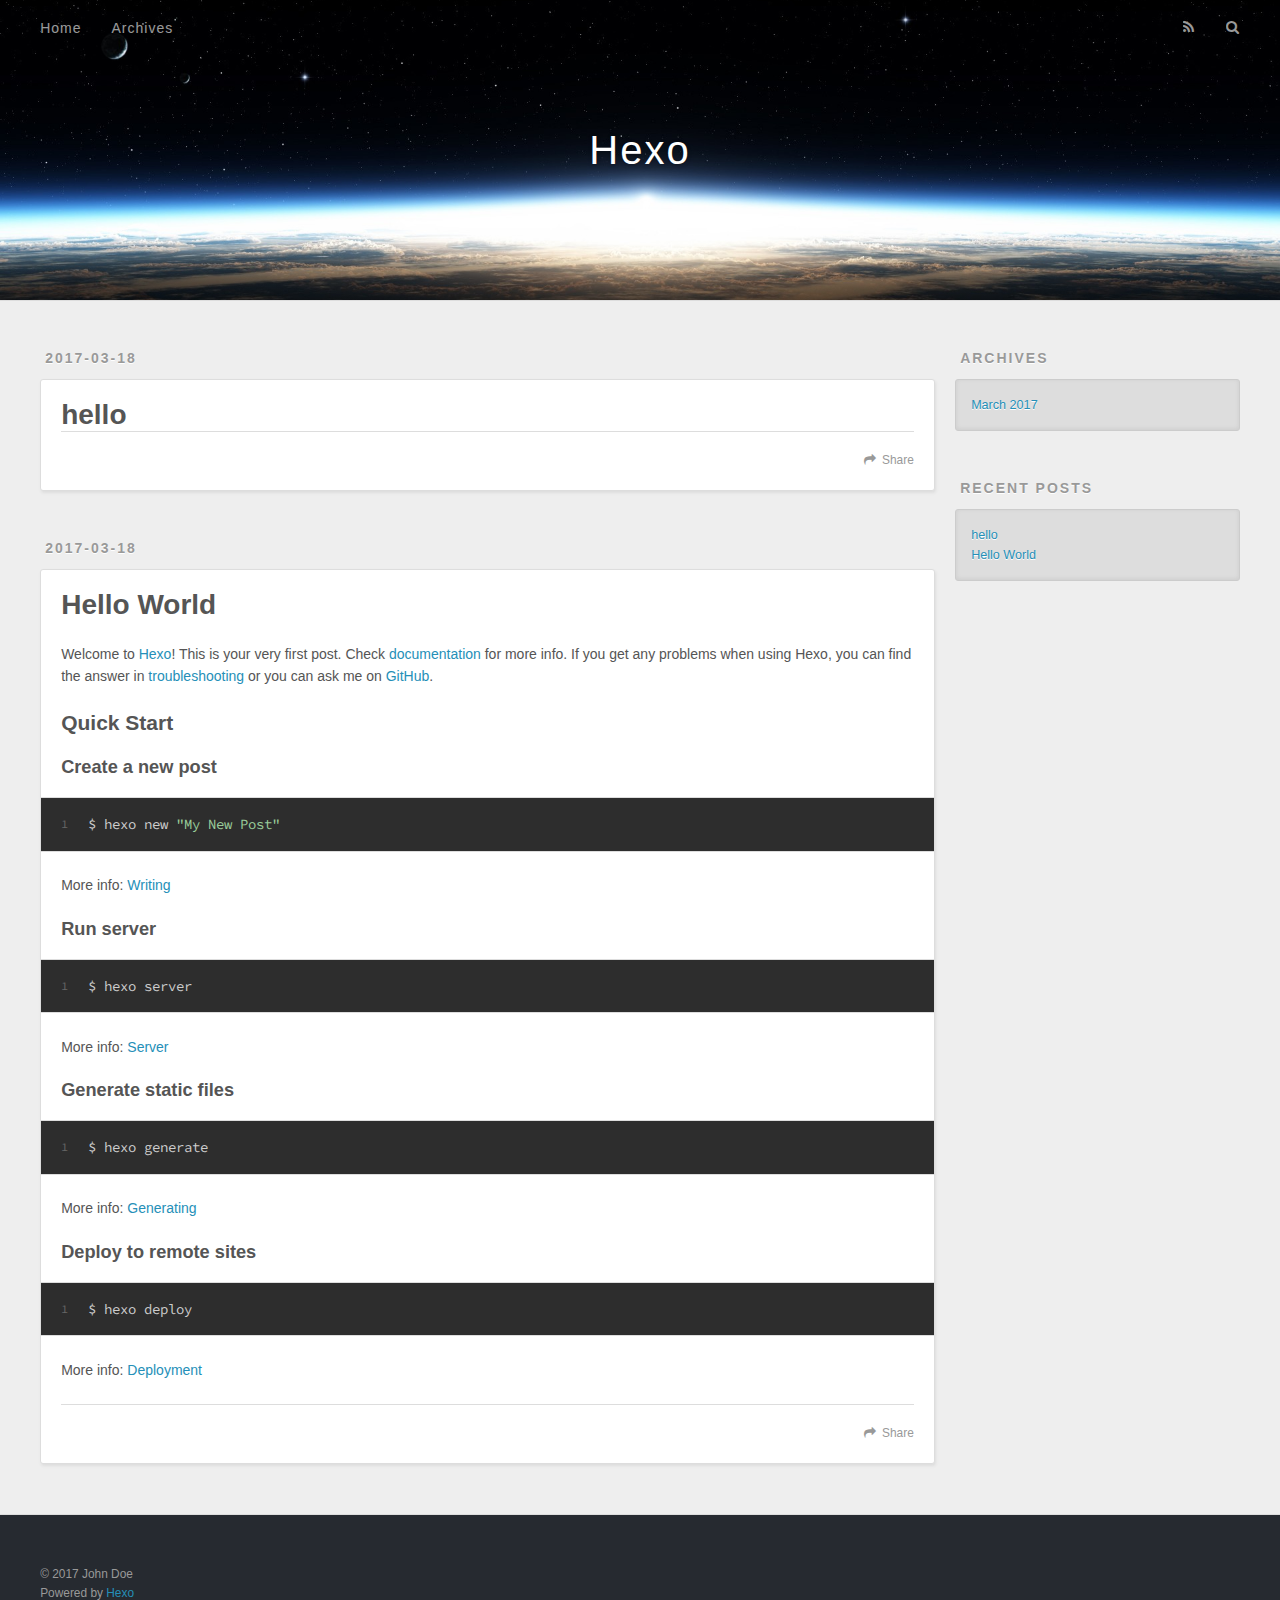
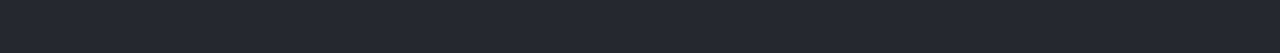
==== index.html @ 85773265 "Site updated: 2017-03-18 15:30:06" ====
<!DOCTYPE html>
<html>
<head>
  <meta charset="utf-8">
  
  <title>Hexo</title>
  <meta name="viewport" content="width=device-width, initial-scale=1, maximum-scale=1">
  <meta property="og:type" content="website">
<meta property="og:title" content="Hexo">
<meta property="og:url" content="https://znvvv.github.io/index.html">
<meta property="og:site_name" content="Hexo">
<meta name="twitter:card" content="summary">
<meta name="twitter:title" content="Hexo">
  
    <link rel="alternate" href="/atom.xml" title="Hexo" type="application/atom+xml">
  
  
    <link rel="icon" href="/favicon.png">
  
  
    <link href="//fonts.googleapis.com/css?family=Source+Code+Pro" rel="stylesheet" type="text/css">
  
  <link rel="stylesheet" href="/css/style.css">
  

</head>

<body>
  <div id="container">
    <div id="wrap">
      <header id="header">
  <div id="banner"></div>
  <div id="header-outer" class="outer">
    <div id="header-title" class="inner">
      <h1 id="logo-wrap">
        <a href="/" id="logo">Hexo</a>
      </h1>
      
    </div>
    <div id="header-inner" class="inner">
      <nav id="main-nav">
        <a id="main-nav-toggle" class="nav-icon"></a>
        
          <a class="main-nav-link" href="/">Home</a>
        
          <a class="main-nav-link" href="/archives">Archives</a>
        
      </nav>
      <nav id="sub-nav">
        
          <a id="nav-rss-link" class="nav-icon" href="/atom.xml" title="RSS Feed"></a>
        
        <a id="nav-search-btn" class="nav-icon" title="Search"></a>
      </nav>
      <div id="search-form-wrap">
        <form action="//google.com/search" method="get" accept-charset="UTF-8" class="search-form"><input type="search" name="q" results="0" class="search-form-input" placeholder="Search"><button type="submit" class="search-form-submit">&#xF002;</button><input type="hidden" name="sitesearch" value="https://znvvv.github.io"></form>
      </div>
    </div>
  </div>
</header>
      <div class="outer">
        <section id="main">
  
    <article id="post-hello" class="article article-type-post" itemscope itemprop="blogPost">
  <div class="article-meta">
    <a href="/2017/03/18/hello/" class="article-date">
  <time datetime="2017-03-18T07:16:06.000Z" itemprop="datePublished">2017-03-18</time>
</a>
    
  </div>
  <div class="article-inner">
    
    
      <header class="article-header">
        
  
    <h1 itemprop="name">
      <a class="article-title" href="/2017/03/18/hello/">hello</a>
    </h1>
  

      </header>
    
    <div class="article-entry" itemprop="articleBody">
      
        
      
    </div>
    <footer class="article-footer">
      <a data-url="https://znvvv.github.io/2017/03/18/hello/" data-id="cj0exoa4m0001f4uud28fbeyk" class="article-share-link">Share</a>
      
      
    </footer>
  </div>
  
</article>


  
    <article id="post-hello-world" class="article article-type-post" itemscope itemprop="blogPost">
  <div class="article-meta">
    <a href="/2017/03/18/hello-world/" class="article-date">
  <time datetime="2017-03-18T06:38:22.958Z" itemprop="datePublished">2017-03-18</time>
</a>
    
  </div>
  <div class="article-inner">
    
    
      <header class="article-header">
        
  
    <h1 itemprop="name">
      <a class="article-title" href="/2017/03/18/hello-world/">Hello World</a>
    </h1>
  

      </header>
    
    <div class="article-entry" itemprop="articleBody">
      
        <p>Welcome to <a href="https://hexo.io/" target="_blank" rel="external">Hexo</a>! This is your very first post. Check <a href="https://hexo.io/docs/" target="_blank" rel="external">documentation</a> for more info. If you get any problems when using Hexo, you can find the answer in <a href="https://hexo.io/docs/troubleshooting.html" target="_blank" rel="external">troubleshooting</a> or you can ask me on <a href="https://github.com/hexojs/hexo/issues" target="_blank" rel="external">GitHub</a>.</p>
<h2 id="Quick-Start"><a href="#Quick-Start" class="headerlink" title="Quick Start"></a>Quick Start</h2><h3 id="Create-a-new-post"><a href="#Create-a-new-post" class="headerlink" title="Create a new post"></a>Create a new post</h3><figure class="highlight bash"><table><tr><td class="gutter"><pre><div class="line">1</div></pre></td><td class="code"><pre><div class="line">$ hexo new <span class="string">"My New Post"</span></div></pre></td></tr></table></figure>
<p>More info: <a href="https://hexo.io/docs/writing.html" target="_blank" rel="external">Writing</a></p>
<h3 id="Run-server"><a href="#Run-server" class="headerlink" title="Run server"></a>Run server</h3><figure class="highlight bash"><table><tr><td class="gutter"><pre><div class="line">1</div></pre></td><td class="code"><pre><div class="line">$ hexo server</div></pre></td></tr></table></figure>
<p>More info: <a href="https://hexo.io/docs/server.html" target="_blank" rel="external">Server</a></p>
<h3 id="Generate-static-files"><a href="#Generate-static-files" class="headerlink" title="Generate static files"></a>Generate static files</h3><figure class="highlight bash"><table><tr><td class="gutter"><pre><div class="line">1</div></pre></td><td class="code"><pre><div class="line">$ hexo generate</div></pre></td></tr></table></figure>
<p>More info: <a href="https://hexo.io/docs/generating.html" target="_blank" rel="external">Generating</a></p>
<h3 id="Deploy-to-remote-sites"><a href="#Deploy-to-remote-sites" class="headerlink" title="Deploy to remote sites"></a>Deploy to remote sites</h3><figure class="highlight bash"><table><tr><td class="gutter"><pre><div class="line">1</div></pre></td><td class="code"><pre><div class="line">$ hexo deploy</div></pre></td></tr></table></figure>
<p>More info: <a href="https://hexo.io/docs/deployment.html" target="_blank" rel="external">Deployment</a></p>

      
    </div>
    <footer class="article-footer">
      <a data-url="https://znvvv.github.io/2017/03/18/hello-world/" data-id="cj0exoa4g0000f4uun10fy5l3" class="article-share-link">Share</a>
      
      
    </footer>
  </div>
  
</article>


  

</section>
        
          <aside id="sidebar">
  
    

  
    

  
    
  
    
  <div class="widget-wrap">
    <h3 class="widget-title">Archives</h3>
    <div class="widget">
      <ul class="archive-list"><li class="archive-list-item"><a class="archive-list-link" href="/archives/2017/03/">March 2017</a></li></ul>
    </div>
  </div>


  
    
  <div class="widget-wrap">
    <h3 class="widget-title">Recent Posts</h3>
    <div class="widget">
      <ul>
        
          <li>
            <a href="/2017/03/18/hello/">hello</a>
          </li>
        
          <li>
            <a href="/2017/03/18/hello-world/">Hello World</a>
          </li>
        
      </ul>
    </div>
  </div>

  
</aside>
        
      </div>
      <footer id="footer">
  
  <div class="outer">
    <div id="footer-info" class="inner">
      &copy; 2017 John Doe<br>
      Powered by <a href="http://hexo.io/" target="_blank">Hexo</a>
    </div>
  </div>
</footer>
    </div>
    <nav id="mobile-nav">
  
    <a href="/" class="mobile-nav-link">Home</a>
  
    <a href="/archives" class="mobile-nav-link">Archives</a>
  
</nav>
    

<script src="//ajax.googleapis.com/ajax/libs/jquery/2.0.3/jquery.min.js"></script>


  <link rel="stylesheet" href="/fancybox/jquery.fancybox.css">
  <script src="/fancybox/jquery.fancybox.pack.js"></script>


<script src="/js/script.js"></script>

  </div>
</body>
</html>
---- css/style.css ----
body {
  width: 100%;
}
body:before,
body:after {
  content: "";
  display: table;
}
body:after {
  clear: both;
}
html,
body,
div,
span,
applet,
object,
iframe,
h1,
h2,
h3,
h4,
h5,
h6,
p,
blockquote,
pre,
a,
abbr,
acronym,
address,
big,
cite,
code,
del,
dfn,
em,
img,
ins,
kbd,
q,
s,
samp,
small,
strike,
strong,
sub,
sup,
tt,
var,
dl,
dt,
dd,
ol,
ul,
li,
fieldset,
form,
label,
legend,
table,
caption,
tbody,
tfoot,
thead,
tr,
th,
td {
  margin: 0;
  padding: 0;
  border: 0;
  outline: 0;
  font-weight: inherit;
  font-style: inherit;
  font-family: inherit;
  font-size: 100%;
  vertical-align: baseline;
}
body {
  line-height: 1;
  color: #000;
  background: #fff;
}
ol,
ul {
  list-style: none;
}
table {
  border-collapse: separate;
  border-spacing: 0;
  vertical-align: middle;
}
caption,
th,
td {
  text-align: left;
  font-weight: normal;
  vertical-align: middle;
}
a img {
  border: none;
}
input,
button {
  margin: 0;
  padding: 0;
}
input::-moz-focus-inner,
button::-moz-focus-inner {
  border: 0;
  padding: 0;
}
@font-face {
  font-family: FontAwesome;
  font-style: normal;
  font-weight: normal;
  src: url("fonts/fontawesome-webfont.eot?v=#4.0.3");
  src: url("fonts/fontawesome-webfont.eot?#iefix&v=#4.0.3") format("embedded-opentype"), url("fonts/fontawesome-webfont.woff?v=#4.0.3") format("woff"), url("fonts/fontawesome-webfont.ttf?v=#4.0.3") format("truetype"), url("fonts/fontawesome-webfont.svg#fontawesomeregular?v=#4.0.3") format("svg");
}
html,
body,
#container {
  height: 100%;
}
body {
  background: #eee;
  font: 14px "Helvetica Neue", Helvetica, Arial, sans-serif;
  -webkit-text-size-adjust: 100%;
}
.outer {
  max-width: 1220px;
  margin: 0 auto;
  padding: 0 20px;
}
.outer:before,
.outer:after {
  content: "";
  display: table;
}
.outer:after {
  clear: both;
}
.inner {
  display: inline;
  float: left;
  width: 98.33333333333333%;
  margin: 0 0.833333333333333%;
}
.left,
.alignleft {
  float: left;
}
.right,
.alignright {
  float: right;
}
.clear {
  clear: both;
}
#container {
  position: relative;
}
.mobile-nav-on {
  overflow: hidden;
}
#wrap {
  height: 100%;
  width: 100%;
  position: absolute;
  top: 0;
  left: 0;
  -webkit-transition: 0.2s ease-out;
  -moz-transition: 0.2s ease-out;
  -ms-transition: 0.2s ease-out;
  transition: 0.2s ease-out;
  z-index: 1;
  background: #eee;
}
.mobile-nav-on #wrap {
  left: 280px;
}
@media screen and (min-width: 768px) {
  #main {
    display: inline;
    float: left;
    width: 73.33333333333333%;
    margin: 0 0.833333333333333%;
  }
}
.article-date,
.article-category-link,
.archive-year,
.widget-title {
  text-decoration: none;
  text-transform: uppercase;
  letter-spacing: 2px;
  color: #999;
  margin-bottom: 1em;
  margin-left: 5px;
  line-height: 1em;
  text-shadow: 0 1px #fff;
  font-weight: bold;
}
.article-inner,
.archive-article-inner {
  background: #fff;
  -webkit-box-shadow: 1px 2px 3px #ddd;
  box-shadow: 1px 2px 3px #ddd;
  border: 1px solid #ddd;
  border-radius: 3px;
}
.article-entry h1,
.widget h1 {
  font-size: 2em;
}
.article-entry h2,
.widget h2 {
  font-size: 1.5em;
}
.article-entry h3,
.widget h3 {
  font-size: 1.3em;
}
.article-entry h4,
.widget h4 {
  font-size: 1.2em;
}
.article-entry h5,
.widget h5 {
  font-size: 1em;
}
.article-entry h6,
.widget h6 {
  font-size: 1em;
  color: #999;
}
.article-entry hr,
.widget hr {
  border: 1px dashed #ddd;
}
.article-entry strong,
.widget strong {
  font-weight: bold;
}
.article-entry em,
.widget em,
.article-entry cite,
.widget cite {
  font-style: italic;
}
.article-entry sup,
.widget sup,
.article-entry sub,
.widget sub {
  font-size: 0.75em;
  line-height: 0;
  position: relative;
  vertical-align: baseline;
}
.article-entry sup,
.widget sup {
  top: -0.5em;
}
.article-entry sub,
.widget sub {
  bottom: -0.2em;
}
.article-entry small,
.widget small {
  font-size: 0.85em;
}
.article-entry acronym,
.widget acronym,
.article-entry abbr,
.widget abbr {
  border-bottom: 1px dotted;
}
.article-entry ul,
.widget ul,
.article-entry ol,
.widget ol,
.article-entry dl,
.widget dl {
  margin: 0 20px;
  line-height: 1.6em;
}
.article-entry ul ul,
.widget ul ul,
.article-entry ol ul,
.widget ol ul,
.article-entry ul ol,
.widget ul ol,
.article-entry ol ol,
.widget ol ol {
  margin-top: 0;
  margin-bottom: 0;
}
.article-entry ul,
.widget ul {
  list-style: disc;
}
.article-entry ol,
.widget ol {
  list-style: decimal;
}
.article-entry dt,
.widget dt {
  font-weight: bold;
}
#header {
  height: 300px;
  position: relative;
  border-bottom: 1px solid #ddd;
}
#header:before,
#header:after {
  content: "";
  position: absolute;
  left: 0;
  right: 0;
  height: 40px;
}
#header:before {
  top: 0;
  background: -webkit-linear-gradient(rgba(0,0,0,0.2), transparent);
  background: -moz-linear-gradient(rgba(0,0,0,0.2), transparent);
  background: -ms-linear-gradient(rgba(0,0,0,0.2), transparent);
  background: linear-gradient(rgba(0,0,0,0.2), transparent);
}
#header:after {
  bottom: 0;
  background: -webkit-linear-gradient(transparent, rgba(0,0,0,0.2));
  background: -moz-linear-gradient(transparent, rgba(0,0,0,0.2));
  background: -ms-linear-gradient(transparent, rgba(0,0,0,0.2));
  background: linear-gradient(transparent, rgba(0,0,0,0.2));
}
#header-outer {
  height: 100%;
  position: relative;
}
#header-inner {
  position: relative;
  overflow: hidden;
}
#banner {
  position: absolute;
  top: 0;
  left: 0;
  width: 100%;
  height: 100%;
  background: url("images/banner.jpg") center #000;
  -webkit-background-size: cover;
  -moz-background-size: cover;
  background-size: cover;
  z-index: -1;
}
#header-title {
  text-align: center;
  height: 40px;
  position: absolute;
  top: 50%;
  left: 0;
  margin-top: -20px;
}
#logo,
#subtitle {
  text-decoration: none;
  color: #fff;
  font-weight: 300;
  text-shadow: 0 1px 4px rgba(0,0,0,0.3);
}
#logo {
  font-size: 40px;
  line-height: 40px;
  letter-spacing: 2px;
}
#subtitle {
  font-size: 16px;
  line-height: 16px;
  letter-spacing: 1px;
}
#subtitle-wrap {
  margin-top: 16px;
}
#main-nav {
  float: left;
  margin-left: -15px;
}
.nav-icon,
.main-nav-link {
  float: left;
  color: #fff;
  opacity: 0.6;
  text-decoration: none;
  text-shadow: 0 1px rgba(0,0,0,0.2);
  -webkit-transition: opacity 0.2s;
  -moz-transition: opacity 0.2s;
  -ms-transition: opacity 0.2s;
  transition: opacity 0.2s;
  display: block;
  padding: 20px 15px;
}
.nav-icon:hover,
.main-nav-link:hover {
  opacity: 1;
}
.nav-icon {
  font-family: FontAwesome;
  text-align: center;
  font-size: 14px;
  width: 14px;
  height: 14px;
  padding: 20px 15px;
  position: relative;
  cursor: pointer;
}
.main-nav-link {
  font-weight: 300;
  letter-spacing: 1px;
}
@media screen and (max-width: 479px) {
  .main-nav-link {
    display: none;
  }
}
#main-nav-toggle {
  display: none;
}
#main-nav-toggle:before {
  content: "\f0c9";
}
@media screen and (max-width: 479px) {
  #main-nav-toggle {
    display: block;
  }
}
#sub-nav {
  float: right;
  margin-right: -15px;
}
#nav-rss-link:before {
  content: "\f09e";
}
#nav-search-btn:before {
  content: "\f002";
}
#search-form-wrap {
  position: absolute;
  top: 15px;
  width: 150px;
  height: 30px;
  right: -150px;
  opacity: 0;
  -webkit-transition: 0.2s ease-out;
  -moz-transition: 0.2s ease-out;
  -ms-transition: 0.2s ease-out;
  transition: 0.2s ease-out;
}
#search-form-wrap.on {
  opacity: 1;
  right: 0;
}
@media screen and (max-width: 479px) {
  #search-form-wrap {
    width: 100%;
    right: -100%;
  }
}
.search-form {
  position: absolute;
  top: 0;
  left: 0;
  right: 0;
  background: #fff;
  padding: 5px 15px;
  border-radius: 15px;
  -webkit-box-shadow: 0 0 10px rgba(0,0,0,0.3);
  box-shadow: 0 0 10px rgba(0,0,0,0.3);
}
.search-form-input {
  border: none;
  background: none;
  color: #555;
  width: 100%;
  font: 13px "Helvetica Neue", Helvetica, Arial, sans-serif;
  outline: none;
}
.search-form-input::-webkit-search-results-decoration,
.search-form-input::-webkit-search-cancel-button {
  -webkit-appearance: none;
}
.search-form-submit {
  position: absolute;
  top: 50%;
  right: 10px;
  margin-top: -7px;
  font: 13px FontAwesome;
  border: none;
  background: none;
  color: #bbb;
  cursor: pointer;
}
.search-form-submit:hover,
.search-form-submit:focus {
  color: #777;
}
.article {
  margin: 50px 0;
}
.article-inner {
  overflow: hidden;
}
.article-meta:before,
.article-meta:after {
  content: "";
  display: table;
}
.article-meta:after {
  clear: both;
}
.article-date {
  float: left;
}
.article-category {
  float: left;
  line-height: 1em;
  color: #ccc;
  text-shadow: 0 1px #fff;
  margin-left: 8px;
}
.article-category:before {
  content: "\2022";
}
.article-category-link {
  margin: 0 12px 1em;
}
.article-header {
  padding: 20px 20px 0;
}
.article-title {
  text-decoration: none;
  font-size: 2em;
  font-weight: bold;
  color: #555;
  line-height: 1.1em;
  -webkit-transition: color 0.2s;
  -moz-transition: color 0.2s;
  -ms-transition: color 0.2s;
  transition: color 0.2s;
}
a.article-title:hover {
  color: #258fb8;
}
.article-entry {
  color: #555;
  padding: 0 20px;
}
.article-entry:before,
.article-entry:after {
  content: "";
  display: table;
}
.article-entry:after {
  clear: both;
}
.article-entry p,
.article-entry table {
  line-height: 1.6em;
  margin: 1.6em 0;
}
.article-entry h1,
.article-entry h2,
.article-entry h3,
.article-entry h4,
.article-entry h5,
.article-entry h6 {
  font-weight: bold;
}
.article-entry h1,
.article-entry h2,
.article-entry h3,
.article-entry h4,
.article-entry h5,
.article-entry h6 {
  line-height: 1.1em;
  margin: 1.1em 0;
}
.article-entry a {
  color: #258fb8;
  text-decoration: none;
}
.article-entry a:hover {
  text-decoration: underline;
}
.article-entry ul,
.article-entry ol,
.article-entry dl {
  margin-top: 1.6em;
  margin-bottom: 1.6em;
}
.article-entry img,
.article-entry video {
  max-width: 100%;
  height: auto;
  display: block;
  margin: auto;
}
.article-entry iframe {
  border: none;
}
.article-entry table {
  width: 100%;
  border-collapse: collapse;
  border-spacing: 0;
}
.article-entry th {
  font-weight: bold;
  border-bottom: 3px solid #ddd;
  padding-bottom: 0.5em;
}
.article-entry td {
  border-bottom: 1px solid #ddd;
  padding: 10px 0;
}
.article-entry blockquote {
  font-family: Georgia, "Times New Roman", serif;
  font-size: 1.4em;
  margin: 1.6em 20px;
  text-align: center;
}
.article-entry blockquote footer {
  font-size: 14px;
  margin: 1.6em 0;
  font-family: "Helvetica Neue", Helvetica, Arial, sans-serif;
}
.article-entry blockquote footer cite:before {
  content: "—";
  padding: 0 0.5em;
}
.article-entry .pullquote {
  text-align: left;
  width: 45%;
  margin: 0;
}
.article-entry .pullquote.left {
  margin-left: 0.5em;
  margin-right: 1em;
}
.article-entry .pullquote.right {
  margin-right: 0.5em;
  margin-left: 1em;
}
.article-entry .caption {
  color: #999;
  display: block;
  font-size: 0.9em;
  margin-top: 0.5em;
  position: relative;
  text-align: center;
}
.article-entry .video-container {
  position: relative;
  padding-top: 56.25%;
  height: 0;
  overflow: hidden;
}
.article-entry .video-container iframe,
.article-entry .video-container object,
.article-entry .video-container embed {
  position: absolute;
  top: 0;
  left: 0;
  width: 100%;
  height: 100%;
  margin-top: 0;
}
.article-more-link a {
  display: inline-block;
  line-height: 1em;
  padding: 6px 15px;
  border-radius: 15px;
  background: #eee;
  color: #999;
  text-shadow: 0 1px #fff;
  text-decoration: none;
}
.article-more-link a:hover {
  background: #258fb8;
  color: #fff;
  text-decoration: none;
  text-shadow: 0 1px #1e7293;
}
.article-footer {
  font-size: 0.85em;
  line-height: 1.6em;
  border-top: 1px solid #ddd;
  padding-top: 1.6em;
  margin: 0 20px 20px;
}
.article-footer:before,
.article-footer:after {
  content: "";
  display: table;
}
.article-footer:after {
  clear: both;
}
.article-footer a {
  color: #999;
  text-decoration: none;
}
.article-footer a:hover {
  color: #555;
}
.article-tag-list-item {
  float: left;
  margin-right: 10px;
}
.article-tag-list-link:before {
  content: "#";
}
.article-comment-link {
  float: right;
}
.article-comment-link:before {
  content: "\f075";
  font-family: FontAwesome;
  padding-right: 8px;
}
.article-share-link {
  cursor: pointer;
  float: right;
  margin-left: 20px;
}
.article-share-link:before {
  content: "\f064";
  font-family: FontAwesome;
  padding-right: 6px;
}
#article-nav {
  position: relative;
}
#article-nav:before,
#article-nav:after {
  content: "";
  display: table;
}
#article-nav:after {
  clear: both;
}
@media screen and (min-width: 768px) {
  #article-nav {
    margin: 50px 0;
  }
  #article-nav:before {
    width: 8px;
    height: 8px;
    position: absolute;
    top: 50%;
    left: 50%;
    margin-top: -4px;
    margin-left: -4px;
    content: "";
    border-radius: 50%;
    background: #ddd;
    -webkit-box-shadow: 0 1px 2px #fff;
    box-shadow: 0 1px 2px #fff;
  }
}
.article-nav-link-wrap {
  text-decoration: none;
  text-shadow: 0 1px #fff;
  color: #999;
  -webkit-box-sizing: border-box;
  -moz-box-sizing: border-box;
  box-sizing: border-box;
  margin-top: 50px;
  text-align: center;
  display: block;
}
.article-nav-link-wrap:hover {
  color: #555;
}
@media screen and (min-width: 768px) {
  .article-nav-link-wrap {
    width: 50%;
    margin-top: 0;
  }
}
@media screen and (min-width: 768px) {
  #article-nav-newer {
    float: left;
    text-align: right;
    padding-right: 20px;
  }
}
@media screen and (min-width: 768px) {
  #article-nav-older {
    float: right;
    text-align: left;
    padding-left: 20px;
  }
}
.article-nav-caption {
  text-transform: uppercase;
  letter-spacing: 2px;
  color: #ddd;
  line-height: 1em;
  font-weight: bold;
}
#article-nav-newer .article-nav-caption {
  margin-right: -2px;
}
.article-nav-title {
  font-size: 0.85em;
  line-height: 1.6em;
  margin-top: 0.5em;
}
.article-share-box {
  position: absolute;
  display: none;
  background: #fff;
  -webkit-box-shadow: 1px 2px 10px rgba(0,0,0,0.2);
  box-shadow: 1px 2px 10px rgba(0,0,0,0.2);
  border-radius: 3px;
  margin-left: -145px;
  overflow: hidden;
  z-index: 1;
}
.article-share-box.on {
  display: block;
}
.article-share-input {
  width: 100%;
  background: none;
  -webkit-box-sizing: border-box;
  -moz-box-sizing: border-box;
  box-sizing: border-box;
  font: 14px "Helvetica Neue", Helvetica, Arial, sans-serif;
  padding: 0 15px;
  color: #555;
  outline: none;
  border: 1px solid #ddd;
  border-radius: 3px 3px 0 0;
  height: 36px;
  line-height: 36px;
}
.article-share-links {
  background: #eee;
}
.article-share-links:before,
.article-share-links:after {
  content: "";
  display: table;
}
.article-share-links:after {
  clear: both;
}
.article-share-twitter,
.article-share-facebook,
.article-share-pinterest,
.article-share-google {
  width: 50px;
  height: 36px;
  display: block;
  float: left;
  position: relative;
  color: #999;
  text-shadow: 0 1px #fff;
}
.article-share-twitter:before,
.article-share-facebook:before,
.article-share-pinterest:before,
.article-share-google:before {
  font-size: 20px;
  font-family: FontAwesome;
  width: 20px;
  height: 20px;
  position: absolute;
  top: 50%;
  left: 50%;
  margin-top: -10px;
  margin-left: -10px;
  text-align: center;
}
.article-share-twitter:hover,
.article-share-facebook:hover,
.article-share-pinterest:hover,
.article-share-google:hover {
  color: #fff;
}
.article-share-twitter:before {
  content: "\f099";
}
.article-share-twitter:hover {
  background: #00aced;
  text-shadow: 0 1px #008abe;
}
.article-share-facebook:before {
  content: "\f09a";
}
.article-share-facebook:hover {
  background: #3b5998;
  text-shadow: 0 1px #2f477a;
}
.article-share-pinterest:before {
  content: "\f0d2";
}
.article-share-pinterest:hover {
  background: #cb2027;
  text-shadow: 0 1px #a21a1f;
}
.article-share-google:before {
  content: "\f0d5";
}
.article-share-google:hover {
  background: #dd4b39;
  text-shadow: 0 1px #be3221;
}
.article-gallery {
  background: #000;
  position: relative;
}
.article-gallery-photos {
  position: relative;
  overflow: hidden;
}
.article-gallery-img {
  display: none;
  max-width: 100%;
}
.article-gallery-img:first-child {
  display: block;
}
.article-gallery-img.loaded {
  position: absolute;
  display: block;
}
.article-gallery-img img {
  display: block;
  max-width: 100%;
  margin: 0 auto;
}
#comments {
  background: #fff;
  -webkit-box-shadow: 1px 2px 3px #ddd;
  box-shadow: 1px 2px 3px #ddd;
  padding: 20px;
  border: 1px solid #ddd;
  border-radius: 3px;
  margin: 50px 0;
}
#comments a {
  color: #258fb8;
}
.archives-wrap {
  margin: 50px 0;
}
.archives:before,
.archives:after {
  content: "";
  display: table;
}
.archives:after {
  clear: both;
}
.archive-year-wrap {
  margin-bottom: 1em;
}
.archives {
  -webkit-column-gap: 10px;
  -moz-column-gap: 10px;
  column-gap: 10px;
}
@media screen and (min-width: 480px) and (max-width: 767px) {
  .archives {
    -webkit-column-count: 2;
    -moz-column-count: 2;
    column-count: 2;
  }
}
@media screen and (min-width: 768px) {
  .archives {
    -webkit-column-count: 3;
    -moz-column-count: 3;
    column-count: 3;
  }
}
.archive-article {
  -webkit-column-break-inside: avoid;
  page-break-inside: avoid;
  overflow: hidden;
  break-inside: avoid-column;
}
.archive-article-inner {
  padding: 10px;
  margin-bottom: 15px;
}
.archive-article-title {
  text-decoration: none;
  font-weight: bold;
  color: #555;
  -webkit-transition: color 0.2s;
  -moz-transition: color 0.2s;
  -ms-transition: color 0.2s;
  transition: color 0.2s;
  line-height: 1.6em;
}
.archive-article-title:hover {
  color: #258fb8;
}
.archive-article-footer {
  margin-top: 1em;
}
.archive-article-date {
  color: #999;
  text-decoration: none;
  font-size: 0.85em;
  line-height: 1em;
  margin-bottom: 0.5em;
  display: block;
}
#page-nav {
  margin: 50px auto;
  background: #fff;
  -webkit-box-shadow: 1px 2px 3px #ddd;
  box-shadow: 1px 2px 3px #ddd;
  border: 1px solid #ddd;
  border-radius: 3px;
  text-align: center;
  color: #999;
  overflow: hidden;
}
#page-nav:before,
#page-nav:after {
  content: "";
  display: table;
}
#page-nav:after {
  clear: both;
}
#page-nav a,
#page-nav span {
  padding: 10px 20px;
  line-height: 1;
  height: 2ex;
}
#page-nav a {
  color: #999;
  text-decoration: none;
}
#page-nav a:hover {
  background: #999;
  color: #fff;
}
#page-nav .prev {
  float: left;
}
#page-nav .next {
  float: right;
}
#page-nav .page-number {
  display: inline-block;
}
@media screen and (max-width: 479px) {
  #page-nav .page-number {
    display: none;
  }
}
#page-nav .current {
  color: #555;
  font-weight: bold;
}
#page-nav .space {
  color: #ddd;
}
#footer {
  background: #262a30;
  padding: 50px 0;
  border-top: 1px solid #ddd;
  color: #999;
}
#footer a {
  color: #258fb8;
  text-decoration: none;
}
#footer a:hover {
  text-decoration: underline;
}
#footer-info {
  line-height: 1.6em;
  font-size: 0.85em;
}
.article-entry pre,
.article-entry .highlight {
  background: #2d2d2d;
  margin: 0 -20px;
  padding: 15px 20px;
  border-style: solid;
  border-color: #ddd;
  border-width: 1px 0;
  overflow: auto;
  color: #ccc;
  line-height: 22.400000000000002px;
}
.article-entry .highlight .gutter pre,
.article-entry .gist .gist-file .gist-data .line-numbers {
  color: #666;
  font-size: 0.85em;
}
.article-entry pre,
.article-entry code {
  font-family: "Source Code Pro", Consolas, Monaco, Menlo, Consolas, monospace;
}
.article-entry code {
  background: #eee;
  text-shadow: 0 1px #fff;
  padding: 0 0.3em;
}
.article-entry pre code {
  background: none;
  text-shadow: none;
  padding: 0;
}
.article-entry .highlight pre {
  border: none;
  margin: 0;
  padding: 0;
}
.article-entry .highlight table {
  margin: 0;
  width: auto;
}
.article-entry .highlight td {
  border: none;
  padding: 0;
}
.article-entry .highlight figcaption {
  font-size: 0.85em;
  color: #999;
  line-height: 1em;
  margin-bottom: 1em;
}
.article-entry .highlight figcaption:before,
.article-entry .highlight figcaption:after {
  content: "";
  display: table;
}
.article-entry .highlight figcaption:after {
  clear: both;
}
.article-entry .highlight figcaption a {
  float: right;
}
.article-entry .highlight .gutter pre {
  text-align: right;
  padding-right: 20px;
}
.article-entry .highlight .line {
  height: 22.400000000000002px;
}
.article-entry .highlight .line.marked {
  background: #515151;
}
.article-entry .gist {
  margin: 0 -20px;
  border-style: solid;
  border-color: #ddd;
  border-width: 1px 0;
  background: #2d2d2d;
  padding: 15px 20px 15px 0;
}
.article-entry .gist .gist-file {
  border: none;
  font-family: "Source Code Pro", Consolas, Monaco, Menlo, Consolas, monospace;
  margin: 0;
}
.article-entry .gist .gist-file .gist-data {
  background: none;
  border: none;
}
.article-entry .gist .gist-file .gist-data .line-numbers {
  background: none;
  border: none;
  padding: 0 20px 0 0;
}
.article-entry .gist .gist-file .gist-data .line-data {
  padding: 0 !important;
}
.article-entry .gist .gist-file .highlight {
  margin: 0;
  padding: 0;
  border: none;
}
.article-entry .gist .gist-file .gist-meta {
  background: #2d2d2d;
  color: #999;
  font: 0.85em "Helvetica Neue", Helvetica, Arial, sans-serif;
  text-shadow: 0 0;
  padding: 0;
  margin-top: 1em;
  margin-left: 20px;
}
.article-entry .gist .gist-file .gist-meta a {
  color: #258fb8;
  font-weight: normal;
}
.article-entry .gist .gist-file .gist-meta a:hover {
  text-decoration: underline;
}
pre .comment,
pre .title {
  color: #999;
}
pre .variable,
pre .attribute,
pre .tag,
pre .regexp,
pre .ruby .constant,
pre .xml .tag .title,
pre .xml .pi,
pre .xml .doctype,
pre .html .doctype,
pre .css .id,
pre .css .class,
pre .css .pseudo {
  color: #f2777a;
}
pre .number,
pre .preprocessor,
pre .built_in,
pre .literal,
pre .params,
pre .constant {
  color: #f99157;
}
pre .class,
pre .ruby .class .title,
pre .css .rules .attribute {
  color: #9c9;
}
pre .string,
pre .value,
pre .inheritance,
pre .header,
pre .ruby .symbol,
pre .xml .cdata {
  color: #9c9;
}
pre .css .hexcolor {
  color: #6cc;
}
pre .function,
pre .python .decorator,
pre .python .title,
pre .ruby .function .title,
pre .ruby .title .keyword,
pre .perl .sub,
pre .javascript .title,
pre .coffeescript .title {
  color: #69c;
}
pre .keyword,
pre .javascript .function {
  color: #c9c;
}
@media screen and (max-width: 479px) {
  #mobile-nav {
    position: absolute;
    top: 0;
    left: 0;
    width: 280px;
    height: 100%;
    background: #191919;
    border-right: 1px solid #fff;
  }
}
@media screen and (max-width: 479px) {
  .mobile-nav-link {
    display: block;
    color: #999;
    text-decoration: none;
    padding: 15px 20px;
    font-weight: bold;
  }
  .mobile-nav-link:hover {
    color: #fff;
  }
}
@media screen and (min-width: 768px) {
  #sidebar {
    display: inline;
    float: left;
    width: 23.333333333333332%;
    margin: 0 0.833333333333333%;
  }
}
.widget-wrap {
  margin: 50px 0;
}
.widget {
  color: #777;
  text-shadow: 0 1px #fff;
  background: #ddd;
  -webkit-box-shadow: 0 -1px 4px #ccc inset;
  box-shadow: 0 -1px 4px #ccc inset;
  border: 1px solid #ccc;
  padding: 15px;
  border-radius: 3px;
}
.widget a {
  color: #258fb8;
  text-decoration: none;
}
.widget a:hover {
  text-decoration: underline;
}
.widget ul ul,
.widget ol ul,
.widget dl ul,
.widget ul ol,
.widget ol ol,
.widget dl ol,
.widget ul dl,
.widget ol dl,
.widget dl dl {
  margin-left: 15px;
  list-style: disc;
}
.widget {
  line-height: 1.6em;
  word-wrap: break-word;
  font-size: 0.9em;
}
.widget ul,
.widget ol {
  list-style: none;
  margin: 0;
}
.widget ul ul,
.widget ol ul,
.widget ul ol,
.widget ol ol {
  margin: 0 20px;
}
.widget ul ul,
.widget ol ul {
  list-style: disc;
}
.widget ul ol,
.widget ol ol {
  list-style: decimal;
}
.category-list-count,
.tag-list-count,
.archive-list-count {
  padding-left: 5px;
  color: #999;
  font-size: 0.85em;
}
.category-list-count:before,
.tag-list-count:before,
.archive-list-count:before {
  content: "(";
}
.category-list-count:after,
.tag-list-count:after,
.archive-list-count:after {
  content: ")";
}
.tagcloud a {
  margin-right: 5px;
  display: inline-block;
}
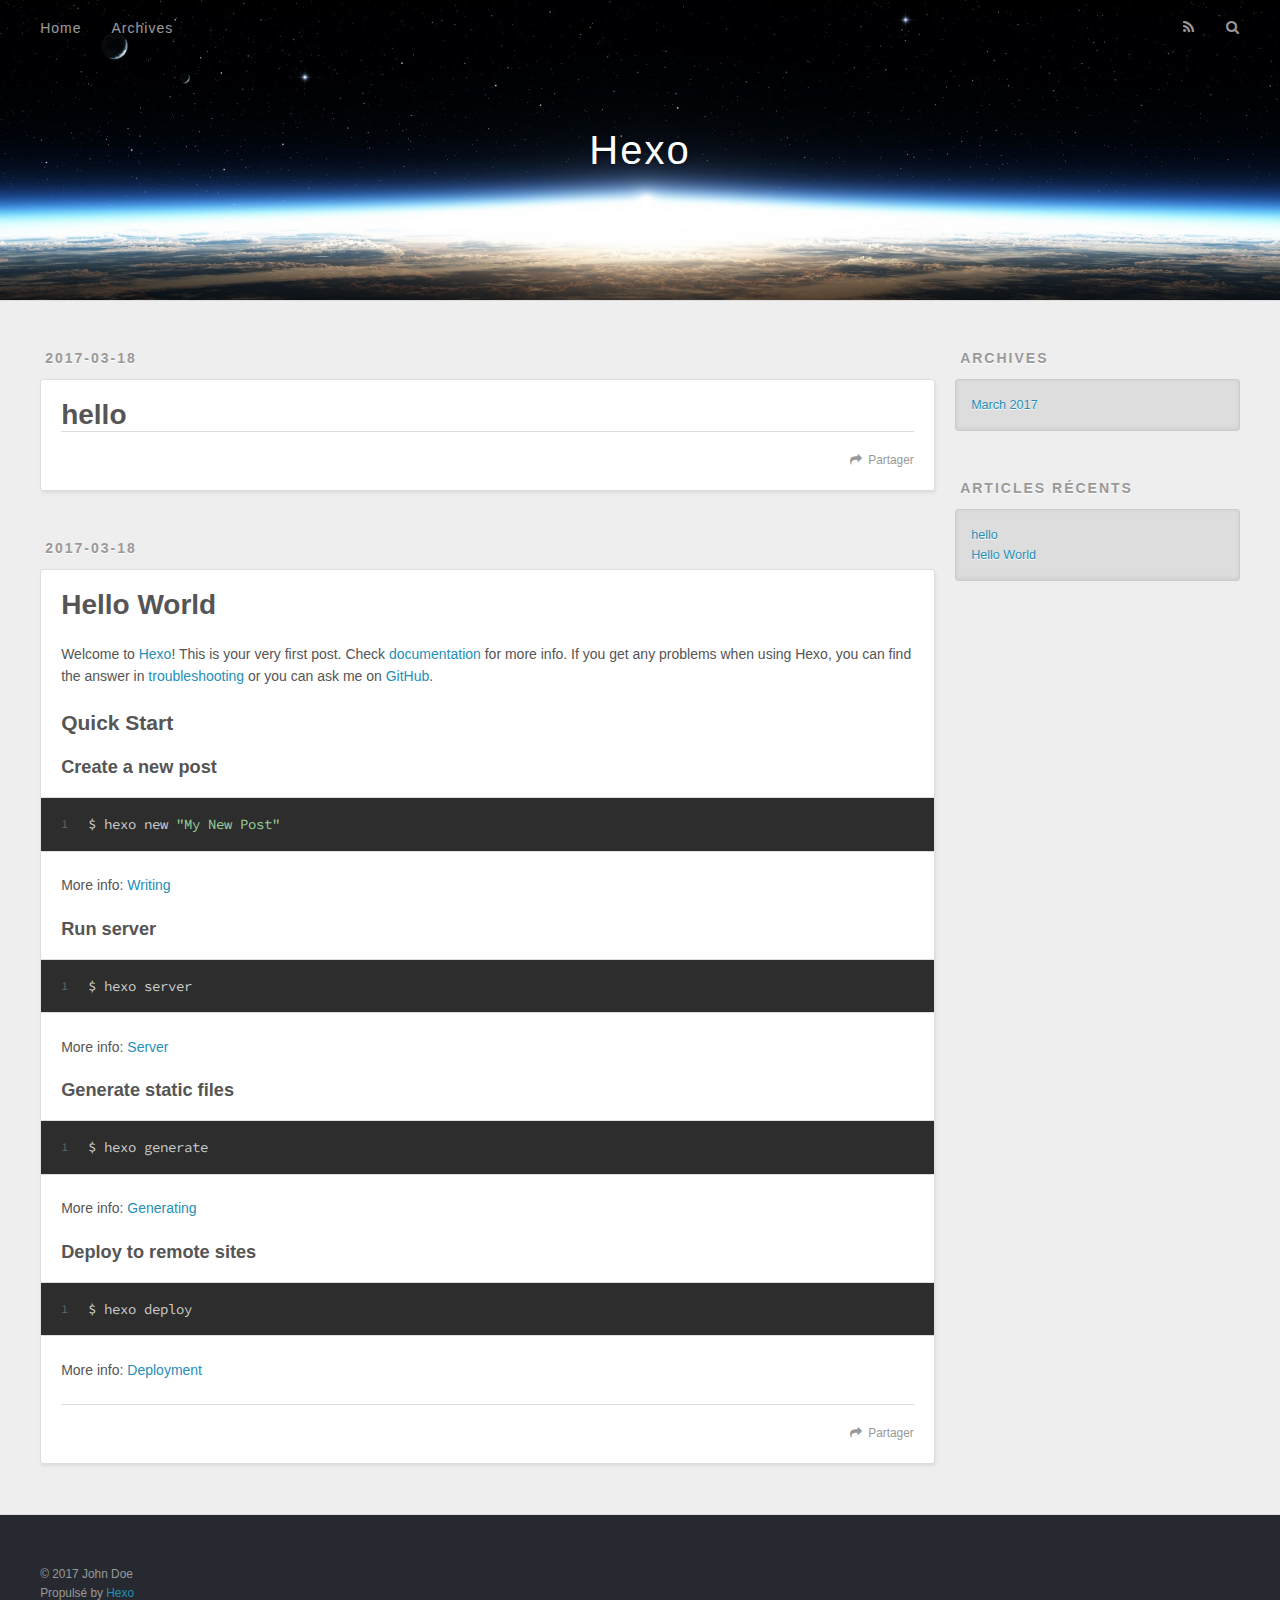
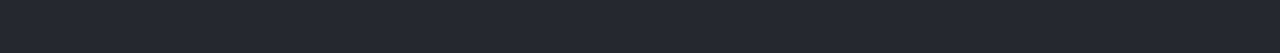
==== commit 675b5f37: "Site updated: 2017-03-18 15:31:47" ====
--- a/index.html
+++ b/index.html
@@ -48,9 +48,9 @@
       </nav>
       <nav id="sub-nav">
         
-          <a id="nav-rss-link" class="nav-icon" href="/atom.xml" title="RSS Feed"></a>
-        
-        <a id="nav-search-btn" class="nav-icon" title="Search"></a>
+          <a id="nav-rss-link" class="nav-icon" href="/atom.xml" title="Flux RSS"></a>
+        
+        <a id="nav-search-btn" class="nav-icon" title="Rechercher"></a>
       </nav>
       <div id="search-form-wrap">
         <form action="//google.com/search" method="get" accept-charset="UTF-8" class="search-form"><input type="search" name="q" results="0" class="search-form-input" placeholder="Search"><button type="submit" class="search-form-submit">&#xF002;</button><input type="hidden" name="sitesearch" value="https://znvvv.github.io"></form>
@@ -87,7 +87,7 @@
       
     </div>
     <footer class="article-footer">
-      <a data-url="https://znvvv.github.io/2017/03/18/hello/" data-id="cj0exoa4m0001f4uud28fbeyk" class="article-share-link">Share</a>
+      <a data-url="https://znvvv.github.io/2017/03/18/hello/" data-id="cj0exoa4m0001f4uud28fbeyk" class="article-share-link">Partager</a>
       
       
     </footer>
@@ -132,7 +132,7 @@
       
     </div>
     <footer class="article-footer">
-      <a data-url="https://znvvv.github.io/2017/03/18/hello-world/" data-id="cj0exoa4g0000f4uun10fy5l3" class="article-share-link">Share</a>
+      <a data-url="https://znvvv.github.io/2017/03/18/hello-world/" data-id="cj0exoa4g0000f4uun10fy5l3" class="article-share-link">Partager</a>
       
       
     </footer>
@@ -167,7 +167,7 @@
   
     
   <div class="widget-wrap">
-    <h3 class="widget-title">Recent Posts</h3>
+    <h3 class="widget-title">Articles récents</h3>
     <div class="widget">
       <ul>
         
@@ -192,7 +192,7 @@
   <div class="outer">
     <div id="footer-info" class="inner">
       &copy; 2017 John Doe<br>
-      Powered by <a href="http://hexo.io/" target="_blank">Hexo</a>
+      Propulsé by <a href="http://hexo.io/" target="_blank">Hexo</a>
     </div>
   </div>
 </footer>
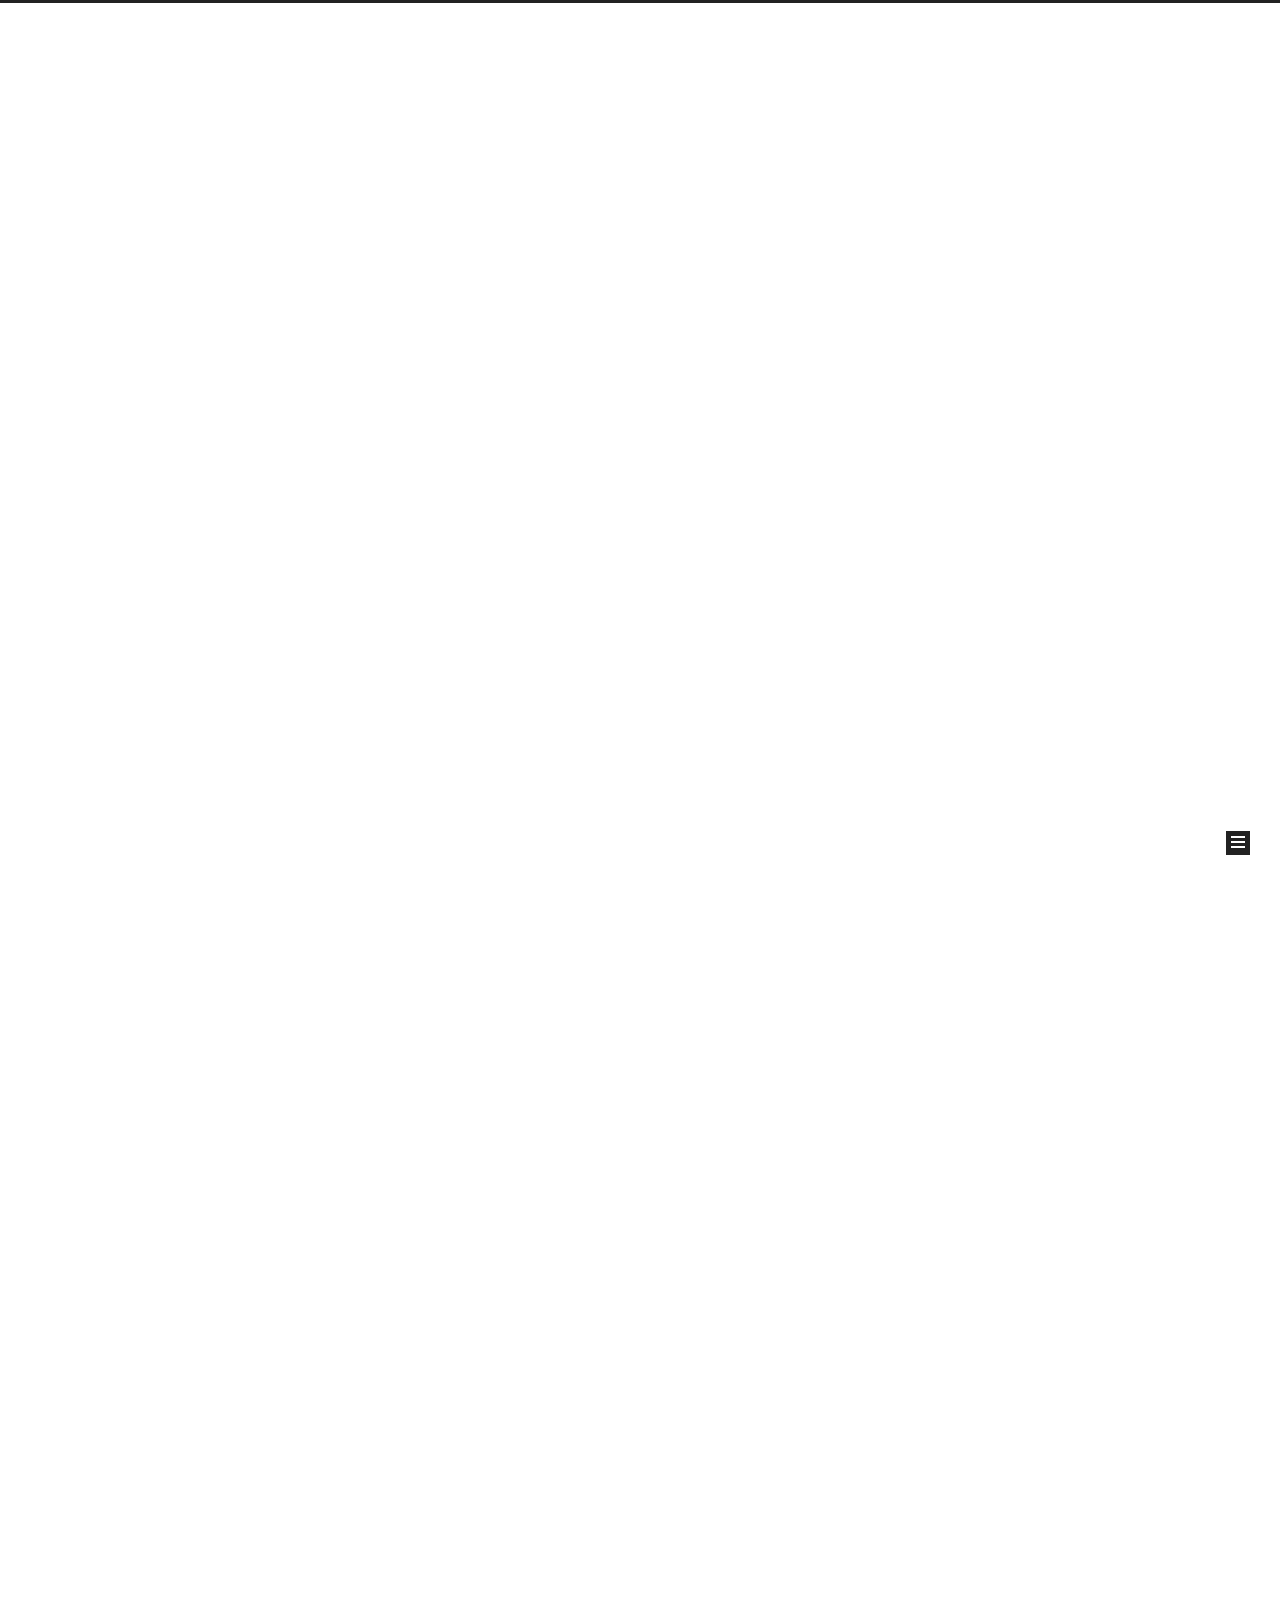
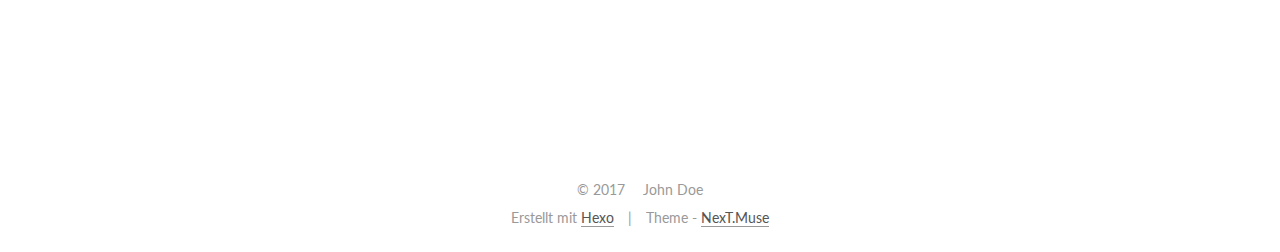
==== commit fe33399a: "Site updated: 2017-03-18 17:01:38" ====
--- a/index.html
+++ b/index.html
@@ -1,125 +1,570 @@
-<!DOCTYPE html>
-<html>
+<!doctype html>
+
+
+
+  
+
+
+<html class="theme-next muse use-motion" lang="">
 <head>
-  <meta charset="utf-8">
-  
-  <title>Hexo</title>
-  <meta name="viewport" content="width=device-width, initial-scale=1, maximum-scale=1">
-  <meta property="og:type" content="website">
+  <meta charset="UTF-8"/>
+<meta http-equiv="X-UA-Compatible" content="IE=edge" />
+<meta name="viewport" content="width=device-width, initial-scale=1, maximum-scale=1"/>
+
+
+
+<meta http-equiv="Cache-Control" content="no-transform" />
+<meta http-equiv="Cache-Control" content="no-siteapp" />
+
+
+
+
+
+
+
+
+
+
+
+
+
+
+
+  
+  
+  <link href="/lib/fancybox/source/jquery.fancybox.css?v=2.1.5" rel="stylesheet" type="text/css" />
+
+
+
+
+  
+  
+  
+  
+
+  
+    
+    
+  
+
+  
+
+  
+
+  
+
+  
+
+  
+    
+    
+    <link href="//fonts.googleapis.com/css?family=Lato:300,300italic,400,400italic,700,700italic&subset=latin,latin-ext" rel="stylesheet" type="text/css">
+  
+
+
+
+
+
+
+<link href="/lib/font-awesome/css/font-awesome.min.css?v=4.6.2" rel="stylesheet" type="text/css" />
+
+<link href="/css/main.css?v=5.1.0" rel="stylesheet" type="text/css" />
+
+
+  <meta name="keywords" content="Hexo, NexT" />
+
+
+
+
+
+
+
+
+  <link rel="shortcut icon" type="image/x-icon" href="/favicon.ico?v=5.1.0" />
+
+
+
+
+
+
+<meta property="og:type" content="website">
 <meta property="og:title" content="Hexo">
 <meta property="og:url" content="https://znvvv.github.io/index.html">
 <meta property="og:site_name" content="Hexo">
 <meta name="twitter:card" content="summary">
 <meta name="twitter:title" content="Hexo">
-  
-    <link rel="alternate" href="/atom.xml" title="Hexo" type="application/atom+xml">
-  
-  
-    <link rel="icon" href="/favicon.png">
-  
-  
-    <link href="//fonts.googleapis.com/css?family=Source+Code+Pro" rel="stylesheet" type="text/css">
-  
-  <link rel="stylesheet" href="/css/style.css">
-  
-
+
+
+
+<script type="text/javascript" id="hexo.configurations">
+  var NexT = window.NexT || {};
+  var CONFIG = {
+    root: '/',
+    scheme: 'Muse',
+    sidebar: {"position":"left","display":"post","offset":12,"offset_float":0,"b2t":false,"scrollpercent":false},
+    fancybox: true,
+    motion: true,
+    duoshuo: {
+      userId: '0',
+      author: 'Author'
+    },
+    algolia: {
+      applicationID: '',
+      apiKey: '',
+      indexName: '',
+      hits: {"per_page":10},
+      labels: {"input_placeholder":"Search for Posts","hits_empty":"We didn't find any results for the search: ${query}","hits_stats":"${hits} results found in ${time} ms"}
+    }
+  };
+</script>
+
+
+
+  <link rel="canonical" href="https://znvvv.github.io/"/>
+
+
+
+
+
+  <title> Hexo </title>
 </head>
 
-<body>
-  <div id="container">
-    <div id="wrap">
-      <header id="header">
-  <div id="banner"></div>
-  <div id="header-outer" class="outer">
-    <div id="header-title" class="inner">
-      <h1 id="logo-wrap">
-        <a href="/" id="logo">Hexo</a>
-      </h1>
-      
-    </div>
-    <div id="header-inner" class="inner">
-      <nav id="main-nav">
-        <a id="main-nav-toggle" class="nav-icon"></a>
-        
-          <a class="main-nav-link" href="/">Home</a>
-        
-          <a class="main-nav-link" href="/archives">Archives</a>
-        
-      </nav>
-      <nav id="sub-nav">
-        
-          <a id="nav-rss-link" class="nav-icon" href="/atom.xml" title="Flux RSS"></a>
-        
-        <a id="nav-search-btn" class="nav-icon" title="Rechercher"></a>
-      </nav>
-      <div id="search-form-wrap">
-        <form action="//google.com/search" method="get" accept-charset="UTF-8" class="search-form"><input type="search" name="q" results="0" class="search-form-input" placeholder="Search"><button type="submit" class="search-form-submit">&#xF002;</button><input type="hidden" name="sitesearch" value="https://znvvv.github.io"></form>
-      </div>
-    </div>
+<body itemscope itemtype="http://schema.org/WebPage" lang="">
+
+  
+
+
+
+
+
+
+
+
+
+
+
+
+
+
+  
+  
+    
+  
+
+  <div class="container one-collumn sidebar-position-left 
+   page-home 
+ ">
+    <div class="headband"></div>
+
+    <header id="header" class="header" itemscope itemtype="http://schema.org/WPHeader">
+      <div class="header-inner"><div class="site-brand-wrapper">
+  <div class="site-meta ">
+    
+
+    <div class="custom-logo-site-title">
+      <a href="/"  class="brand" rel="start">
+        <span class="logo-line-before"><i></i></span>
+        <span class="site-title">Hexo</span>
+        <span class="logo-line-after"><i></i></span>
+      </a>
+    </div>
+      
+        <p class="site-subtitle"></p>
+      
   </div>
-</header>
-      <div class="outer">
-        <section id="main">
-  
-    <article id="post-hello" class="article article-type-post" itemscope itemprop="blogPost">
-  <div class="article-meta">
-    <a href="/2017/03/18/hello/" class="article-date">
-  <time datetime="2017-03-18T07:16:06.000Z" itemprop="datePublished">2017-03-18</time>
-</a>
-    
+
+  <div class="site-nav-toggle">
+    <button>
+      <span class="btn-bar"></span>
+      <span class="btn-bar"></span>
+      <span class="btn-bar"></span>
+    </button>
   </div>
-  <div class="article-inner">
-    
-    
-      <header class="article-header">
-        
-  
-    <h1 itemprop="name">
-      <a class="article-title" href="/2017/03/18/hello/">hello</a>
-    </h1>
-  
-
+</div>
+
+<nav class="site-nav">
+  
+
+  
+    <ul id="menu" class="menu">
+      
+        
+        <li class="menu-item menu-item-home">
+          <a href="/" rel="section">
+            
+              <i class="menu-item-icon fa fa-fw fa-home"></i> <br />
+            
+            Startseite
+          </a>
+        </li>
+      
+        
+        <li class="menu-item menu-item-archives">
+          <a href="/archives" rel="section">
+            
+              <i class="menu-item-icon fa fa-fw fa-archive"></i> <br />
+            
+            Archiv
+          </a>
+        </li>
+      
+        
+        <li class="menu-item menu-item-tags">
+          <a href="/tags" rel="section">
+            
+              <i class="menu-item-icon fa fa-fw fa-tags"></i> <br />
+            
+            Tags
+          </a>
+        </li>
+      
+
+      
+    </ul>
+  
+
+  
+</nav>
+
+
+
+ </div>
+    </header>
+
+    <main id="main" class="main">
+      <div class="main-inner">
+        <div class="content-wrap">
+          <div id="content" class="content">
+            
+  <section id="posts" class="posts-expand">
+    
+      
+
+  
+
+  
+  
+  
+
+  <article class="post post-type-normal " itemscope itemtype="http://schema.org/Article">
+    <link itemprop="mainEntityOfPage" href="https://znvvv.github.io/2017/03/18/hello2/">
+
+    <span hidden itemprop="author" itemscope itemtype="http://schema.org/Person">
+      <meta itemprop="name" content="John Doe">
+      <meta itemprop="description" content="">
+      <meta itemprop="image" content="/images/avatar.gif">
+    </span>
+
+    <span hidden itemprop="publisher" itemscope itemtype="http://schema.org/Organization">
+      <meta itemprop="name" content="Hexo">
+    </span>
+
+    
+      <header class="post-header">
+
+        
+        
+          <h1 class="post-title" itemprop="name headline">
+            
+            
+              
+                
+                <a class="post-title-link" href="/2017/03/18/hello2/" itemprop="url">
+                  hello2
+                </a>
+              
+            
+          </h1>
+        
+
+        <div class="post-meta">
+          <span class="post-time">
+            
+              <span class="post-meta-item-icon">
+                <i class="fa fa-calendar-o"></i>
+              </span>
+              
+                <span class="post-meta-item-text">Veröffentlicht am</span>
+              
+              <time title="Post created" itemprop="dateCreated datePublished" datetime="2017-03-18T17:00:07+08:00">
+                2017-03-18
+              </time>
+            
+
+            
+
+            
+          </span>
+
+          
+
+          
+            
+          
+
+          
+          
+
+          
+
+          
+
+          
+
+        </div>
       </header>
     
-    <div class="article-entry" itemprop="articleBody">
-      
-        
-      
-    </div>
-    <footer class="article-footer">
-      <a data-url="https://znvvv.github.io/2017/03/18/hello/" data-id="cj0exoa4m0001f4uud28fbeyk" class="article-share-link">Partager</a>
-      
+
+
+    <div class="post-body" itemprop="articleBody">
+
+      
+      
+
+      
+        
+          
+            
+          
+        
+      
+    </div>
+
+    <div>
+      
+    </div>
+
+    <div>
+      
+    </div>
+
+    <div>
+      
+    </div>
+
+    <footer class="post-footer">
+      
+
+      
+
+      
+
+      
+      
+        <div class="post-eof"></div>
       
     </footer>
-  </div>
-  
-</article>
-
-
-  
-    <article id="post-hello-world" class="article article-type-post" itemscope itemprop="blogPost">
-  <div class="article-meta">
-    <a href="/2017/03/18/hello-world/" class="article-date">
-  <time datetime="2017-03-18T06:38:22.958Z" itemprop="datePublished">2017-03-18</time>
-</a>
-    
-  </div>
-  <div class="article-inner">
-    
-    
-      <header class="article-header">
-        
-  
-    <h1 itemprop="name">
-      <a class="article-title" href="/2017/03/18/hello-world/">Hello World</a>
-    </h1>
-  
-
+  </article>
+
+
+    
+      
+
+  
+
+  
+  
+  
+
+  <article class="post post-type-normal " itemscope itemtype="http://schema.org/Article">
+    <link itemprop="mainEntityOfPage" href="https://znvvv.github.io/2017/03/18/hello/">
+
+    <span hidden itemprop="author" itemscope itemtype="http://schema.org/Person">
+      <meta itemprop="name" content="John Doe">
+      <meta itemprop="description" content="">
+      <meta itemprop="image" content="/images/avatar.gif">
+    </span>
+
+    <span hidden itemprop="publisher" itemscope itemtype="http://schema.org/Organization">
+      <meta itemprop="name" content="Hexo">
+    </span>
+
+    
+      <header class="post-header">
+
+        
+        
+          <h1 class="post-title" itemprop="name headline">
+            
+            
+              
+                
+                <a class="post-title-link" href="/2017/03/18/hello/" itemprop="url">
+                  hello
+                </a>
+              
+            
+          </h1>
+        
+
+        <div class="post-meta">
+          <span class="post-time">
+            
+              <span class="post-meta-item-icon">
+                <i class="fa fa-calendar-o"></i>
+              </span>
+              
+                <span class="post-meta-item-text">Veröffentlicht am</span>
+              
+              <time title="Post created" itemprop="dateCreated datePublished" datetime="2017-03-18T17:00:01+08:00">
+                2017-03-18
+              </time>
+            
+
+            
+
+            
+          </span>
+
+          
+
+          
+            
+          
+
+          
+          
+
+          
+
+          
+
+          
+
+        </div>
       </header>
     
-    <div class="article-entry" itemprop="articleBody">
-      
-        <p>Welcome to <a href="https://hexo.io/" target="_blank" rel="external">Hexo</a>! This is your very first post. Check <a href="https://hexo.io/docs/" target="_blank" rel="external">documentation</a> for more info. If you get any problems when using Hexo, you can find the answer in <a href="https://hexo.io/docs/troubleshooting.html" target="_blank" rel="external">troubleshooting</a> or you can ask me on <a href="https://github.com/hexojs/hexo/issues" target="_blank" rel="external">GitHub</a>.</p>
+
+
+    <div class="post-body" itemprop="articleBody">
+
+      
+      
+
+      
+        
+          
+            
+          
+        
+      
+    </div>
+
+    <div>
+      
+    </div>
+
+    <div>
+      
+    </div>
+
+    <div>
+      
+    </div>
+
+    <footer class="post-footer">
+      
+
+      
+
+      
+
+      
+      
+        <div class="post-eof"></div>
+      
+    </footer>
+  </article>
+
+
+    
+      
+
+  
+
+  
+  
+  
+
+  <article class="post post-type-normal " itemscope itemtype="http://schema.org/Article">
+    <link itemprop="mainEntityOfPage" href="https://znvvv.github.io/2017/03/18/hello-world/">
+
+    <span hidden itemprop="author" itemscope itemtype="http://schema.org/Person">
+      <meta itemprop="name" content="John Doe">
+      <meta itemprop="description" content="">
+      <meta itemprop="image" content="/images/avatar.gif">
+    </span>
+
+    <span hidden itemprop="publisher" itemscope itemtype="http://schema.org/Organization">
+      <meta itemprop="name" content="Hexo">
+    </span>
+
+    
+      <header class="post-header">
+
+        
+        
+          <h1 class="post-title" itemprop="name headline">
+            
+            
+              
+                
+                <a class="post-title-link" href="/2017/03/18/hello-world/" itemprop="url">
+                  Hello World
+                </a>
+              
+            
+          </h1>
+        
+
+        <div class="post-meta">
+          <span class="post-time">
+            
+              <span class="post-meta-item-icon">
+                <i class="fa fa-calendar-o"></i>
+              </span>
+              
+                <span class="post-meta-item-text">Veröffentlicht am</span>
+              
+              <time title="Post created" itemprop="dateCreated datePublished" datetime="2017-03-18T14:55:10+08:00">
+                2017-03-18
+              </time>
+            
+
+            
+
+            
+          </span>
+
+          
+
+          
+            
+          
+
+          
+          
+
+          
+
+          
+
+          
+
+        </div>
+      </header>
+    
+
+
+    <div class="post-body" itemprop="articleBody">
+
+      
+      
+
+      
+        
+          
+            <p>Welcome to <a href="https://hexo.io/" target="_blank" rel="external">Hexo</a>! This is your very first post. Check <a href="https://hexo.io/docs/" target="_blank" rel="external">documentation</a> for more info. If you get any problems when using Hexo, you can find the answer in <a href="https://hexo.io/docs/troubleshooting.html" target="_blank" rel="external">troubleshooting</a> or you can ask me on <a href="https://github.com/hexojs/hexo/issues" target="_blank" rel="external">GitHub</a>.</p>
 <h2 id="Quick-Start"><a href="#Quick-Start" class="headerlink" title="Quick Start"></a>Quick Start</h2><h3 id="Create-a-new-post"><a href="#Create-a-new-post" class="headerlink" title="Create a new post"></a>Create a new post</h3><figure class="highlight bash"><table><tr><td class="gutter"><pre><div class="line">1</div></pre></td><td class="code"><pre><div class="line">$ hexo new <span class="string">"My New Post"</span></div></pre></td></tr></table></figure>
 <p>More info: <a href="https://hexo.io/docs/writing.html" target="_blank" rel="external">Writing</a></p>
 <h3 id="Run-server"><a href="#Run-server" class="headerlink" title="Run server"></a>Run server</h3><figure class="highlight bash"><table><tr><td class="gutter"><pre><div class="line">1</div></pre></td><td class="code"><pre><div class="line">$ hexo server</div></pre></td></tr></table></figure>
@@ -129,92 +574,270 @@
 <h3 id="Deploy-to-remote-sites"><a href="#Deploy-to-remote-sites" class="headerlink" title="Deploy to remote sites"></a>Deploy to remote sites</h3><figure class="highlight bash"><table><tr><td class="gutter"><pre><div class="line">1</div></pre></td><td class="code"><pre><div class="line">$ hexo deploy</div></pre></td></tr></table></figure>
 <p>More info: <a href="https://hexo.io/docs/deployment.html" target="_blank" rel="external">Deployment</a></p>
 
-      
-    </div>
-    <footer class="article-footer">
-      <a data-url="https://znvvv.github.io/2017/03/18/hello-world/" data-id="cj0exoa4g0000f4uun10fy5l3" class="article-share-link">Partager</a>
-      
+          
+        
+      
+    </div>
+
+    <div>
+      
+    </div>
+
+    <div>
+      
+    </div>
+
+    <div>
+      
+    </div>
+
+    <footer class="post-footer">
+      
+
+      
+
+      
+
+      
+      
+        <div class="post-eof"></div>
       
     </footer>
+  </article>
+
+
+    
+  </section>
+
+  
+
+          
+          </div>
+          
+
+
+          
+
+        </div>
+        
+          
+  
+  <div class="sidebar-toggle">
+    <div class="sidebar-toggle-line-wrap">
+      <span class="sidebar-toggle-line sidebar-toggle-line-first"></span>
+      <span class="sidebar-toggle-line sidebar-toggle-line-middle"></span>
+      <span class="sidebar-toggle-line sidebar-toggle-line-last"></span>
+    </div>
   </div>
-  
-</article>
-
-
-  
-
-</section>
-        
-          <aside id="sidebar">
-  
-    
-
-  
-    
-
-  
-    
-  
-    
-  <div class="widget-wrap">
-    <h3 class="widget-title">Archives</h3>
-    <div class="widget">
-      <ul class="archive-list"><li class="archive-list-item"><a class="archive-list-link" href="/archives/2017/03/">March 2017</a></li></ul>
-    </div>
+
+  <aside id="sidebar" class="sidebar">
+    <div class="sidebar-inner">
+
+      
+
+      
+
+      <section class="site-overview sidebar-panel sidebar-panel-active">
+        <div class="site-author motion-element" itemprop="author" itemscope itemtype="http://schema.org/Person">
+          <img class="site-author-image" itemprop="image"
+               src="/images/avatar.gif"
+               alt="John Doe" />
+          <p class="site-author-name" itemprop="name">John Doe</p>
+           
+              <p class="site-description motion-element" itemprop="description"></p>
+          
+        </div>
+        <nav class="site-state motion-element">
+
+          
+            <div class="site-state-item site-state-posts">
+              <a href="/archives">
+                <span class="site-state-item-count">3</span>
+                <span class="site-state-item-name">Artikel</span>
+              </a>
+            </div>
+          
+
+          
+
+          
+
+        </nav>
+
+        
+
+        <div class="links-of-author motion-element">
+          
+        </div>
+
+        
+        
+
+        
+        
+
+        
+
+
+      </section>
+
+      
+
+      
+
+    </div>
+  </aside>
+
+
+        
+      </div>
+    </main>
+
+    <footer id="footer" class="footer">
+      <div class="footer-inner">
+        <div class="copyright" >
+  
+  &copy; 
+  <span itemprop="copyrightYear">2017</span>
+  <span class="with-love">
+    <i class="fa fa-heart"></i>
+  </span>
+  <span class="author" itemprop="copyrightHolder">John Doe</span>
+</div>
+
+
+<div class="powered-by">
+  Erstellt mit  <a class="theme-link" href="https://hexo.io">Hexo</a>
+</div>
+
+<div class="theme-info">
+  Theme -
+  <a class="theme-link" href="https://github.com/iissnan/hexo-theme-next">
+    NexT.Muse
+  </a>
+</div>
+
+
+        
+
+        
+      </div>
+    </footer>
+
+    
+      <div class="back-to-top">
+        <i class="fa fa-arrow-up"></i>
+        
+      </div>
+    
+    
   </div>
 
-
-  
-    
-  <div class="widget-wrap">
-    <h3 class="widget-title">Articles récents</h3>
-    <div class="widget">
-      <ul>
-        
-          <li>
-            <a href="/2017/03/18/hello/">hello</a>
-          </li>
-        
-          <li>
-            <a href="/2017/03/18/hello-world/">Hello World</a>
-          </li>
-        
-      </ul>
-    </div>
-  </div>
-
-  
-</aside>
-        
-      </div>
-      <footer id="footer">
-  
-  <div class="outer">
-    <div id="footer-info" class="inner">
-      &copy; 2017 John Doe<br>
-      Propulsé by <a href="http://hexo.io/" target="_blank">Hexo</a>
-    </div>
-  </div>
-</footer>
-    </div>
-    <nav id="mobile-nav">
-  
-    <a href="/" class="mobile-nav-link">Home</a>
-  
-    <a href="/archives" class="mobile-nav-link">Archives</a>
-  
-</nav>
-    
-
-<script src="//ajax.googleapis.com/ajax/libs/jquery/2.0.3/jquery.min.js"></script>
-
-
-  <link rel="stylesheet" href="/fancybox/jquery.fancybox.css">
-  <script src="/fancybox/jquery.fancybox.pack.js"></script>
-
-
-<script src="/js/script.js"></script>
-
-  </div>
+  
+
+<script type="text/javascript">
+  if (Object.prototype.toString.call(window.Promise) !== '[object Function]') {
+    window.Promise = null;
+  }
+</script>
+
+
+
+
+
+
+
+
+
+  
+
+
+
+
+  
+  <script type="text/javascript" src="/lib/jquery/index.js?v=2.1.3"></script>
+
+  
+  <script type="text/javascript" src="/lib/fastclick/lib/fastclick.min.js?v=1.0.6"></script>
+
+  
+  <script type="text/javascript" src="/lib/jquery_lazyload/jquery.lazyload.js?v=1.9.7"></script>
+
+  
+  <script type="text/javascript" src="/lib/velocity/velocity.min.js?v=1.2.1"></script>
+
+  
+  <script type="text/javascript" src="/lib/velocity/velocity.ui.min.js?v=1.2.1"></script>
+
+  
+  <script type="text/javascript" src="/lib/fancybox/source/jquery.fancybox.pack.js?v=2.1.5"></script>
+
+
+  
+
+
+  <script type="text/javascript" src="/js/src/utils.js?v=5.1.0"></script>
+
+  <script type="text/javascript" src="/js/src/motion.js?v=5.1.0"></script>
+
+
+
+  
+  
+
+  
+
+  
+
+
+  <script type="text/javascript" src="/js/src/bootstrap.js?v=5.1.0"></script>
+
+
+
+  
+
+
+
+  
+
+
+
+
+	
+
+
+
+
+
+  
+
+
+
+
+
+  
+
+
+
+
+
+  
+
+
+
+  
+  
+
+  
+
+  
+
+  
+
+  
+
+
+  
+
 </body>
-</html>+</html>
--- a/css/main.css
+++ b/css/main.css
@@ -0,0 +1,2533 @@
+/* normalize.css v3.0.2 | MIT License | git.io/normalize */
+html {
+  font-family: sans-serif; /* 1 */
+  -ms-text-size-adjust: 100%; /* 2 */
+  -webkit-text-size-adjust: 100%; /* 2 */
+}
+body {
+  margin: 0;
+}
+article,
+aside,
+details,
+figcaption,
+figure,
+footer,
+header,
+hgroup,
+main,
+menu,
+nav,
+section,
+summary {
+  display: block;
+}
+audio,
+canvas,
+progress,
+video {
+  display: inline-block; /* 1 */
+  vertical-align: baseline; /* 2 */
+}
+audio:not([controls]) {
+  display: none;
+  height: 0;
+}
+[hidden],
+template {
+  display: none;
+}
+a {
+  background-color: transparent;
+}
+a:active,
+a:hover {
+  outline: 0;
+}
+abbr[title] {
+  border-bottom: 1px dotted;
+}
+b,
+strong {
+  font-weight: bold;
+}
+dfn {
+  font-style: italic;
+}
+h1 {
+  font-size: 2em;
+  margin: 0.67em 0;
+}
+mark {
+  background: #ff0;
+  color: #000;
+}
+small {
+  font-size: 80%;
+}
+sub,
+sup {
+  font-size: 75%;
+  line-height: 0;
+  position: relative;
+  vertical-align: baseline;
+}
+sup {
+  top: -0.5em;
+}
+sub {
+  bottom: -0.25em;
+}
+img {
+  border: 0;
+}
+svg:not(:root) {
+  overflow: hidden;
+}
+figure {
+  margin: 1em 40px;
+}
+hr {
+  -moz-box-sizing: content-box;
+  box-sizing: content-box;
+  height: 0;
+}
+pre {
+  overflow: auto;
+}
+code,
+kbd,
+pre,
+samp {
+  font-family: monospace, monospace;
+  font-size: 1em;
+}
+button,
+input,
+optgroup,
+select,
+textarea {
+  color: inherit; /* 1 */
+  font: inherit; /* 2 */
+  margin: 0; /* 3 */
+}
+button {
+  overflow: visible;
+}
+button,
+select {
+  text-transform: none;
+}
+button,
+html input[type="button"],
+input[type="reset"],
+input[type="submit"] {
+  -webkit-appearance: button; /* 2 */
+  cursor: pointer; /* 3 */
+}
+button[disabled],
+html input[disabled] {
+  cursor: default;
+}
+button::-moz-focus-inner,
+input::-moz-focus-inner {
+  border: 0;
+  padding: 0;
+}
+input {
+  line-height: normal;
+}
+input[type="checkbox"],
+input[type="radio"] {
+  box-sizing: border-box; /* 1 */
+  padding: 0; /* 2 */
+}
+input[type="number"]::-webkit-inner-spin-button,
+input[type="number"]::-webkit-outer-spin-button {
+  height: auto;
+}
+input[type="search"] {
+  -webkit-appearance: textfield; /* 1 */
+  -moz-box-sizing: content-box;
+  -webkit-box-sizing: content-box; /* 2 */
+  box-sizing: content-box;
+}
+input[type="search"]::-webkit-search-cancel-button,
+input[type="search"]::-webkit-search-decoration {
+  -webkit-appearance: none;
+}
+fieldset {
+  border: 1px solid #c0c0c0;
+  margin: 0 2px;
+  padding: 0.35em 0.625em 0.75em;
+}
+legend {
+  border: 0; /* 1 */
+  padding: 0; /* 2 */
+}
+textarea {
+  overflow: auto;
+}
+optgroup {
+  font-weight: bold;
+}
+table {
+  border-collapse: collapse;
+  border-spacing: 0;
+}
+td,
+th {
+  padding: 0;
+}
+::selection {
+  background: #262a30;
+  color: #fff;
+}
+body {
+  position: relative;
+  font-family: 'Lato', "PingFang SC", "Microsoft YaHei", sans-serif;
+  font-size: 14px;
+  line-height: 2;
+  color: #555;
+  background: #fff;
+}
+@media (max-width: 767px) {
+  body {
+    padding-right: 0 !important;
+  }
+}
+@media (min-width: 768px) and (max-width: 991px) {
+  body {
+    padding-right: 0 !important;
+  }
+}
+@media (min-width: 1600px) {
+  body {
+    font-size: 16px;
+  }
+}
+h1,
+h2,
+h3,
+h4,
+h5,
+h6 {
+  margin: 0;
+  padding: 0;
+  font-weight: bold;
+  line-height: 1.5;
+  font-family: 'Lato', "PingFang SC", "Microsoft YaHei", sans-serif;
+}
+h2,
+h3,
+h4,
+h5,
+h6 {
+  margin: 20px 0 15px;
+}
+h1 {
+  font-size: 22px;
+}
+@media (max-width: 767px) {
+  h1 {
+    font-size: 18px;
+  }
+}
+h2 {
+  font-size: 20px;
+}
+@media (max-width: 767px) {
+  h2 {
+    font-size: 16px;
+  }
+}
+h3 {
+  font-size: 18px;
+}
+@media (max-width: 767px) {
+  h3 {
+    font-size: 14px;
+  }
+}
+h4 {
+  font-size: 16px;
+}
+@media (max-width: 767px) {
+  h4 {
+    font-size: 12px;
+  }
+}
+h5 {
+  font-size: 14px;
+}
+@media (max-width: 767px) {
+  h5 {
+    font-size: 10px;
+  }
+}
+h6 {
+  font-size: 12px;
+}
+@media (max-width: 767px) {
+  h6 {
+    font-size: 8px;
+  }
+}
+p {
+  margin: 0 0 25px 0;
+}
+a {
+  color: #555;
+  text-decoration: none;
+  border-bottom: 1px solid #999;
+  word-wrap: break-word;
+}
+a:hover {
+  color: #222;
+  border-bottom-color: #222;
+}
+blockquote {
+  margin: 0;
+  padding: 0;
+}
+img {
+  display: block;
+  margin: auto;
+  max-width: 100%;
+  height: auto;
+}
+hr {
+  margin: 40px 0;
+  height: 3px;
+  border: none;
+  background-color: #ddd;
+  background-image: repeating-linear-gradient(-45deg, #fff, #fff 4px, transparent 4px, transparent 8px);
+}
+blockquote {
+  padding: 0 15px;
+  color: #666;
+  border-left: 4px solid #ddd;
+}
+blockquote cite::before {
+  content: "-";
+  padding: 0 5px;
+}
+dt {
+  font-weight: 700;
+}
+dd {
+  margin: 0;
+  padding: 0;
+}
+.text-left {
+  text-align: left;
+}
+.text-center {
+  text-align: center;
+}
+.text-right {
+  text-align: right;
+}
+.text-justify {
+  text-align: justify;
+}
+.text-nowrap {
+  white-space: nowrap;
+}
+.text-lowercase {
+  text-transform: lowercase;
+}
+.text-uppercase {
+  text-transform: uppercase;
+}
+.text-capitalize {
+  text-transform: capitalize;
+}
+.center-block {
+  display: block;
+  margin-left: auto;
+  margin-right: auto;
+}
+.clearfix:before,
+.clearfix:after {
+  content: " ";
+  display: table;
+}
+.clearfix:after {
+  clear: both;
+}
+.pullquote {
+  width: 45%;
+}
+.pullquote.left {
+  float: left;
+  margin-left: 5px;
+  margin-right: 10px;
+}
+.pullquote.right {
+  float: right;
+  margin-left: 10px;
+  margin-right: 5px;
+}
+.affix.affix.affix {
+  position: fixed;
+}
+.translation {
+  margin-top: -20px;
+  font-size: 14px;
+  color: #999;
+}
+.scrollbar-measure {
+  width: 100px;
+  height: 100px;
+  overflow: scroll;
+  position: absolute;
+  top: -9999px;
+}
+.use-motion .motion-element {
+  opacity: 0;
+}
+table {
+  margin: 20px 0;
+  width: 100%;
+  border-collapse: collapse;
+  border-spacing: 0;
+  border: 1px solid #ddd;
+  font-size: 14px;
+  table-layout: fixed;
+  word-wrap: break-all;
+}
+table>tbody>tr:nth-of-type(odd) {
+  background-color: #f9f9f9;
+}
+table>tbody>tr:hover {
+  background-color: #f5f5f5;
+}
+caption,
+th,
+td {
+  padding: 8px;
+  text-align: left;
+  vertical-align: middle;
+  font-weight: normal;
+}
+th,
+td {
+  border-bottom: 3px solid #ddd;
+  border-right: 1px solid #eee;
+}
+th {
+  padding-bottom: 10px;
+  font-weight: 700;
+}
+td {
+  border-bottom-width: 1px;
+}
+html,
+body {
+  height: 100%;
+}
+.container {
+  position: relative;
+  min-height: 100%;
+}
+.header-inner {
+  margin: 0 auto;
+  padding: 100px 0 70px;
+  width: 700px;
+}
+@media (min-width: 1600px) {
+  .container .header-inner {
+    width: 900px;
+  }
+}
+.main {
+  padding-bottom: 150px;
+}
+.main-inner {
+  margin: 0 auto;
+  width: 700px;
+}
+@media (min-width: 1600px) {
+  .container .main-inner {
+    width: 900px;
+  }
+}
+.footer {
+  position: absolute;
+  left: 0;
+  bottom: 0;
+  width: 100%;
+  min-height: 50px;
+}
+.footer-inner {
+  box-sizing: border-box;
+  margin: 20px auto;
+  width: 700px;
+}
+@media (min-width: 1600px) {
+  .container .footer-inner {
+    width: 900px;
+  }
+}
+pre,
+.highlight {
+  overflow: auto;
+  margin: 20px 0;
+  padding: 0;
+  font-size: 13px;
+  color: #4d4d4c;
+  background: #f7f7f7;
+  line-height: 1.6;
+}
+pre,
+code {
+  font-family: consolas, Menlo, "PingFang SC", "Microsoft YaHei", monospace;
+}
+code {
+  padding: 2px 4px;
+  word-wrap: break-word;
+  color: #555;
+  background: #eee;
+  border-radius: 3px;
+  font-size: 13px;
+}
+pre code {
+  padding: 0;
+  color: #4d4d4c;
+  background: none;
+  text-shadow: none;
+}
+.highlight {
+  border-radius: 1px;
+}
+.highlight pre {
+  border: none;
+  margin: 0;
+  padding: 10px 0;
+}
+.highlight table {
+  margin: 0;
+  width: auto;
+  border: none;
+}
+.highlight td {
+  border: none;
+  padding: 0;
+}
+.highlight figcaption {
+  font-size: 1em;
+  color: #4d4d4c;
+  line-height: 1em;
+  margin-bottom: 1em;
+}
+.highlight figcaption:before,
+.highlight figcaption:after {
+  content: " ";
+  display: table;
+}
+.highlight figcaption:after {
+  clear: both;
+}
+.highlight figcaption a {
+  float: right;
+  color: #4d4d4c;
+}
+.highlight figcaption a:hover {
+  border-bottom-color: #4d4d4c;
+}
+.highlight .gutter pre {
+  padding-left: 10px;
+  padding-right: 10px;
+  color: #869194;
+  text-align: right;
+  background-color: #eff2f3;
+}
+.highlight .code pre {
+  padding-left: 10px;
+  padding-right: 10px;
+  background-color: #f7f7f7;
+}
+.highlight .line {
+  height: 20px;
+}
+.gutter {
+  -webkit-user-select: none;
+  -moz-user-select: none;
+  -ms-user-select: none;
+  user-select: none;
+}
+.gist table {
+  width: auto;
+}
+.gist table td {
+  border: none;
+}
+pre .deletion {
+  background: #fdd;
+}
+pre .addition {
+  background: #dfd;
+}
+pre .meta {
+  color: #8959a8;
+}
+pre .comment {
+  color: #8e908c;
+}
+pre .variable,
+pre .attribute,
+pre .tag,
+pre .regexp,
+pre .ruby .constant,
+pre .xml .tag .title,
+pre .xml .pi,
+pre .xml .doctype,
+pre .html .doctype,
+pre .css .id,
+pre .css .class,
+pre .css .pseudo {
+  color: #c82829;
+}
+pre .number,
+pre .preprocessor,
+pre .built_in,
+pre .literal,
+pre .params,
+pre .constant,
+pre .command {
+  color: #f5871f;
+}
+pre .ruby .class .title,
+pre .css .rules .attribute,
+pre .string,
+pre .value,
+pre .inheritance,
+pre .header,
+pre .ruby .symbol,
+pre .xml .cdata,
+pre .special,
+pre .number,
+pre .formula {
+  color: #718c00;
+}
+pre .title,
+pre .css .hexcolor {
+  color: #3e999f;
+}
+pre .function,
+pre .python .decorator,
+pre .python .title,
+pre .ruby .function .title,
+pre .ruby .title .keyword,
+pre .perl .sub,
+pre .javascript .title,
+pre .coffeescript .title {
+  color: #4271ae;
+}
+pre .keyword,
+pre .javascript .function {
+  color: #8959a8;
+}
+.full-image.full-image.full-image {
+  border: none;
+  max-width: 100%;
+  width: auto;
+  margin: 20px auto;
+}
+@media (min-width: 992px) {
+  .full-image.full-image.full-image {
+    max-width: none;
+    width: 110%;
+    margin: 25px -5%;
+  }
+}
+.blockquote-center,
+.page-home .post-type-quote blockquote,
+.page-post-detail .post-type-quote blockquote {
+  position: relative;
+  margin: 40px 0;
+  padding: 0;
+  border-left: none;
+  text-align: center;
+}
+.blockquote-center::before,
+.page-home .post-type-quote blockquote::before,
+.page-post-detail .post-type-quote blockquote::before,
+.blockquote-center::after,
+.page-home .post-type-quote blockquote::after,
+.page-post-detail .post-type-quote blockquote::after {
+  position: absolute;
+  content: ' ';
+  display: block;
+  width: 100%;
+  height: 24px;
+  opacity: 0.2;
+  background-repeat: no-repeat;
+  background-position: 0 -6px;
+  background-size: 22px 22px;
+}
+.blockquote-center::before,
+.page-home .post-type-quote blockquote::before,
+.page-post-detail .post-type-quote blockquote::before {
+  top: -20px;
+  background-image: url("../images/quote-l.svg");
+  border-top: 1px solid #ccc;
+}
+.blockquote-center::after,
+.page-home .post-type-quote blockquote::after,
+.page-post-detail .post-type-quote blockquote::after {
+  bottom: -20px;
+  background-image: url("../images/quote-r.svg");
+  border-bottom: 1px solid #ccc;
+  background-position: 100% 8px;
+}
+.blockquote-center p,
+.page-home .post-type-quote blockquote p,
+.page-post-detail .post-type-quote blockquote p,
+.blockquote-center div,
+.page-home .post-type-quote blockquote div,
+.page-post-detail .post-type-quote blockquote div {
+  text-align: center;
+}
+.post .post-body .group-picture img {
+  box-sizing: border-box;
+  padding: 0 3px;
+  border: none;
+}
+.post .group-picture-row {
+  overflow: hidden;
+  margin-top: 6px;
+}
+.post .group-picture-row:first-child {
+  margin-top: 0;
+}
+.post .group-picture-column {
+  float: left;
+}
+.page-post-detail .post-body .group-picture-column {
+  float: none;
+  margin-top: 10px;
+  width: auto !important;
+}
+.page-post-detail .post-body .group-picture-column img {
+  margin: 0 auto;
+}
+.page-archive .group-picture-container {
+  overflow: hidden;
+}
+.page-archive .group-picture-row {
+  float: left;
+}
+.page-archive .group-picture-row:first-child {
+  margin-top: 6px;
+}
+.page-archive .group-picture-column {
+  max-width: 150px;
+  max-height: 150px;
+}
+.note {
+  padding: 20px;
+  margin: 20px 0;
+  border: 1px solid #eee;
+  border-left-width: 5px;
+  border-radius: 3px;
+}
+.note h2,
+.note h3,
+.note h4,
+.note h5,
+.note h6 {
+  margin-top: 0;
+  margin-bottom: 5px;
+}
+.note p:last-child {
+  margin-bottom: 0;
+}
+.note code {
+  border-radius: 3px;
+}
+.note+.note {
+  margin-top: -5px;
+}
+.default {
+  border-left-color: #777;
+}
+.default h2,
+.default h3,
+.default h4,
+.default h5,
+.default h6 {
+  color: #777;
+}
+.primary {
+  border-left-color: #428bca;
+}
+.primary h2,
+.primary h3,
+.primary h4,
+.primary h5,
+.primary h6 {
+  color: #428bca;
+}
+.success {
+  border-left-color: #5cb85c;
+}
+.success h2,
+.success h3,
+.success h4,
+.success h5,
+.success h6 {
+  color: #5cb85c;
+}
+.danger {
+  border-left-color: #d9534f;
+}
+.danger h2,
+.danger h3,
+.danger h4,
+.danger h5,
+.danger h6 {
+  color: #d9534f;
+}
+.warning {
+  border-left-color: #f0ad4e;
+}
+.warning h2,
+.warning h3,
+.warning h4,
+.warning h5,
+.warning h6 {
+  color: #f0ad4e;
+}
+.info {
+  border-left-color: #5bc0de;
+}
+.info h2,
+.info h3,
+.info h4,
+.info h5,
+.info h6 {
+  color: #5bc0de;
+}
+.btn {
+  display: inline-block;
+  padding: 0 20px;
+  font-size: 14px;
+  color: #fff;
+  background: #222;
+  border: 2px solid #222;
+  text-decoration: none;
+  border-radius: 0;
+  transition-property: background-color;
+  transition-duration: 0.2s;
+  transition-timing-function: ease-in-out;
+  transition-delay: 0s;
+}
+.btn:hover,
+.post-button .btn:hover {
+  border-color: #222;
+  color: #222;
+  background: #fff;
+}
+.btn-bar {
+  display: block;
+  width: 22px;
+  height: 2px;
+  background: #555;
+  border-radius: 1px;
+}
+.btn-bar+.btn-bar {
+  margin-top: 4px;
+}
+.pagination {
+  margin: 120px 0 40px;
+  text-align: center;
+  border-top: 1px solid #eee;
+}
+.page-number-basic,
+.pagination .prev,
+.pagination .next,
+.pagination .page-number,
+.pagination .space {
+  display: inline-block;
+  position: relative;
+  top: -1px;
+  margin: 0 10px;
+  padding: 0 10px;
+  line-height: 30px;
+}
+@media (max-width: 767px) {
+  .page-number-basic,
+  .pagination .prev,
+  .pagination .next,
+  .pagination .page-number,
+  .pagination .space {
+    margin: 0 5px;
+  }
+}
+.pagination .prev,
+.pagination .next,
+.pagination .page-number {
+  border-bottom: 0;
+  border-top: 1px solid #eee;
+  transition-property: border-color;
+  transition-duration: 0.2s;
+  transition-timing-function: ease-in-out;
+  transition-delay: 0s;
+}
+.pagination .prev:hover,
+.pagination .next:hover,
+.pagination .page-number:hover {
+  border-top-color: #222;
+}
+.pagination .space {
+  padding: 0;
+  margin: 0;
+}
+.pagination .prev {
+  margin-left: 0;
+}
+.pagination .next {
+  margin-right: 0;
+}
+.pagination .page-number.current {
+  color: #fff;
+  background: #ccc;
+  border-top-color: #ccc;
+}
+@media (max-width: 767px) {
+  .pagination {
+    border-top: none;
+  }
+  .pagination .prev,
+  .pagination .next,
+  .pagination .page-number {
+    margin-bottom: 10px;
+    border-top: 0;
+    border-bottom: 1px solid #eee;
+  }
+  .pagination .prev:hover,
+  .pagination .next:hover,
+  .pagination .page-number:hover {
+    border-bottom-color: #222;
+  }
+}
+.comments {
+  margin: 60px 20px 0;
+}
+.tag-cloud {
+  text-align: center;
+}
+.tag-cloud a {
+  display: inline-block;
+  margin: 10px;
+}
+.back-to-top {
+  box-sizing: border-box;
+  position: fixed;
+  bottom: -100px;
+  right: 30px;
+  z-index: 1050;
+  padding: 0 6px;
+  width: 24px;
+  background: #222;
+  font-size: 12px;
+  opacity: 1;
+  color: #fff;
+  cursor: pointer;
+  text-align: center;
+  -webkit-transform: translateZ(0);
+  transition-property: bottom;
+  transition-duration: 0.2s;
+  transition-timing-function: ease-in-out;
+  transition-delay: 0s;
+}
+@media (max-width: 767px) {
+  .back-to-top {
+    display: none;
+  }
+}
+@media (min-width: 768px) and (max-width: 991px) {
+  .back-to-top {
+    display: none;
+  }
+}
+.back-to-top.back-to-top-on {
+  bottom: 19px;
+}
+.header {
+  background: #fff;
+}
+.header-inner {
+  position: relative;
+}
+.headband {
+  height: 3px;
+  background: #222;
+}
+.site-meta {
+  margin: 0;
+  text-align: center;
+}
+@media (max-width: 767px) {
+  .site-meta {
+    text-align: center;
+  }
+}
+.brand {
+  position: relative;
+  display: inline-block;
+  padding: 0 40px;
+  color: #fff;
+  background: #222;
+  border-bottom: none;
+}
+.brand:hover {
+  color: #fff;
+}
+.logo {
+  display: inline-block;
+  margin-right: 5px;
+  line-height: 36px;
+  vertical-align: top;
+}
+.site-title {
+  display: inline-block;
+  vertical-align: top;
+  line-height: 36px;
+  font-size: 20px;
+  font-weight: normal;
+  font-family: 'Lato', "PingFang SC", "Microsoft YaHei", sans-serif;
+}
+.site-subtitle {
+  margin-top: 10px;
+  font-size: 13px;
+  color: #999;
+}
+.use-motion .brand {
+  opacity: 0;
+}
+.use-motion .logo,
+.use-motion .site-title,
+.use-motion .site-subtitle {
+  opacity: 0;
+  position: relative;
+  top: -10px;
+}
+.site-nav-toggle {
+  display: none;
+  position: absolute;
+  top: 10px;
+  left: 10px;
+}
+@media (max-width: 767px) {
+  .site-nav-toggle {
+    display: block;
+  }
+}
+.site-nav-toggle button {
+  margin-top: 2px;
+  padding: 9px 10px;
+  background: transparent;
+  border: none;
+}
+@media (max-width: 767px) {
+  .site-nav {
+    display: none;
+    margin: 0 -10px;
+    padding: 0 10px;
+    clear: both;
+    border-top: 1px solid #ddd;
+  }
+}
+@media (min-width: 768px) and (max-width: 991px) {
+  .site-nav {
+    display: block !important;
+  }
+}
+@media (min-width: 992px) {
+  .site-nav {
+    display: block !important;
+  }
+}
+.menu {
+  margin-top: 20px;
+  padding-left: 0;
+  text-align: center;
+}
+.menu .menu-item {
+  display: inline-block;
+  margin: 0 10px;
+  list-style: none;
+}
+@media screen and (max-width: 767px) {
+  .menu .menu-item {
+    margin-top: 10px;
+  }
+}
+.menu .menu-item a {
+  display: block;
+  font-size: 13px;
+  line-height: inherit;
+  border-bottom: 1px solid transparent;
+  transition-property: border-color;
+  transition-duration: 0.2s;
+  transition-timing-function: ease-in-out;
+  transition-delay: 0s;
+}
+.menu .menu-item a:hover {
+  border-bottom-color: #222;
+}
+.menu .menu-item .fa {
+  margin-right: 5px;
+}
+.use-motion .menu-item {
+  opacity: 0;
+}
+.post-body {
+  font-family: 'Lato', "PingFang SC", "Microsoft YaHei", sans-serif;
+}
+@media (max-width: 767px) {
+  .post-body {
+    word-break: break-word;
+  }
+}
+.post-body .fancybox img {
+  display: block !important;
+  margin: 0 auto;
+  cursor: pointer;
+  cursor: zoom-in;
+  cursor: -webkit-zoom-in;
+}
+.post-body .image-caption,
+.post-body .figure .caption {
+  margin: 10px auto 15px;
+  text-align: center;
+  font-size: 14px;
+  color: #999;
+  font-weight: bold;
+  line-height: 1;
+}
+.post-sticky-flag {
+  display: inline-block;
+  font-size: 16px;
+  -ms-transform: rotate(30deg);
+  -webkit-transform: rotate(30deg);
+  -moz-transform: rotate(30deg);
+  -ms-transform: rotate(30deg);
+  -o-transform: rotate(30deg);
+  transform: rotate(30deg);
+}
+.posts-expand {
+  padding-top: 40px;
+}
+@media (max-width: 767px) {
+  .posts-expand {
+    margin: 0 20px;
+  }
+  .post-body pre,
+  .post-body .highlight {
+    padding: 10px;
+  }
+  .post-body pre .gutter pre,
+  .post-body .highlight .gutter pre {
+    padding-right: 10px;
+  }
+}
+@media (min-width: 992px) {
+  .posts-expand .post-body {
+    text-align: justify;
+  }
+}
+.posts-expand .post-body h2,
+.posts-expand .post-body h3,
+.posts-expand .post-body h4,
+.posts-expand .post-body h5,
+.posts-expand .post-body h6 {
+  padding-top: 10px;
+}
+.posts-expand .post-body h2 .header-anchor,
+.posts-expand .post-body h3 .header-anchor,
+.posts-expand .post-body h4 .header-anchor,
+.posts-expand .post-body h5 .header-anchor,
+.posts-expand .post-body h6 .header-anchor {
+  float: right;
+  margin-left: 10px;
+  color: #ccc;
+  border-bottom-style: none;
+  visibility: hidden;
+}
+.posts-expand .post-body h2 .header-anchor:hover,
+.posts-expand .post-body h3 .header-anchor:hover,
+.posts-expand .post-body h4 .header-anchor:hover,
+.posts-expand .post-body h5 .header-anchor:hover,
+.posts-expand .post-body h6 .header-anchor:hover {
+  color: inherit;
+}
+.posts-expand .post-body h2:hover .header-anchor,
+.posts-expand .post-body h3:hover .header-anchor,
+.posts-expand .post-body h4:hover .header-anchor,
+.posts-expand .post-body h5:hover .header-anchor,
+.posts-expand .post-body h6:hover .header-anchor {
+  visibility: visible;
+}
+.posts-expand .post-body ul li {
+  list-style: circle;
+}
+.posts-expand .post-body img {
+  box-sizing: border-box;
+  margin: auto;
+  padding: 3px;
+  border: 1px solid #ddd;
+}
+.posts-expand .fancybox img {
+  margin: 0 auto;
+}
+@media (max-width: 767px) {
+  .posts-collapse {
+    margin: 0 20px;
+  }
+  .posts-collapse .post-title,
+  .posts-collapse .post-meta {
+    display: block;
+    width: auto;
+    text-align: left;
+  }
+}
+.posts-collapse {
+  position: relative;
+  z-index: 1010;
+  margin-left: 55px;
+}
+.posts-collapse::after {
+  content: " ";
+  position: absolute;
+  top: 20px;
+  left: 0;
+  margin-left: -2px;
+  width: 4px;
+  height: 100%;
+  background: #f5f5f5;
+  z-index: -1;
+}
+@media (max-width: 767px) {
+  .posts-collapse {
+    margin: 0 20px;
+  }
+}
+.posts-collapse .collection-title {
+  position: relative;
+  margin: 60px 0;
+}
+.posts-collapse .collection-title h2 {
+  margin-left: 20px;
+}
+.posts-collapse .collection-title small {
+  color: #bbb;
+}
+.posts-collapse .collection-title::before {
+  content: " ";
+  position: absolute;
+  left: 0;
+  top: 50%;
+  margin-left: -4px;
+  margin-top: -4px;
+  width: 8px;
+  height: 8px;
+  background: #bbb;
+  border-radius: 50%;
+}
+.posts-collapse .post {
+  margin: 30px 0;
+}
+.posts-collapse .post-header {
+  position: relative;
+  transition-duration: 0.2s;
+  transition-timing-function: ease-in-out;
+  transition-delay: 0s;
+  transition-property: border;
+  border-bottom: 1px dashed #ccc;
+}
+.posts-collapse .post-header::before {
+  content: " ";
+  position: absolute;
+  left: 0;
+  top: 12px;
+  width: 6px;
+  height: 6px;
+  margin-left: -4px;
+  background: #bbb;
+  border-radius: 50%;
+  border: 1px solid #fff;
+  transition-duration: 0.2s;
+  transition-timing-function: ease-in-out;
+  transition-delay: 0s;
+  transition-property: background;
+}
+.posts-collapse .post-header:hover {
+  border-bottom-color: #666;
+}
+.posts-collapse .post-header:hover::before {
+  background: #222;
+}
+.posts-collapse .post-meta {
+  position: absolute;
+  font-size: 12px;
+  left: 20px;
+  top: 5px;
+}
+.posts-collapse .post-comments-count {
+  display: none;
+}
+.posts-collapse .post-title {
+  margin-left: 60px;
+  font-size: 16px;
+  font-weight: normal;
+  line-height: inherit;
+}
+.posts-collapse .post-title::after {
+  margin-left: 3px;
+  opacity: 0.6;
+}
+.posts-collapse .post-title a {
+  color: #666;
+  border-bottom: none;
+}
+.page-home .post-type-quote .post-header,
+.page-post-detail .post-type-quote .post-header,
+.page-home .post-type-quote .post-tags,
+.page-post-detail .post-type-quote .post-tags {
+  display: none;
+}
+.posts-expand .post-title {
+  font-size: 26px;
+  text-align: center;
+  word-break: break-word;
+  font-weight: 400;
+}
+@media (max-width: 767px) {
+  .posts-expand .post-title {
+    font-size: 22px;
+  }
+}
+.posts-expand .post-title-link {
+  display: inline-block;
+  position: relative;
+  color: #555;
+  border-bottom: none;
+  line-height: 1.2;
+  vertical-align: top;
+}
+.posts-expand .post-title-link::before {
+  content: "";
+  position: absolute;
+  width: 100%;
+  height: 2px;
+  bottom: 0;
+  left: 0;
+  background-color: #000;
+  visibility: hidden;
+  -webkit-transform: scaleX(0);
+  -moz-transform: scaleX(0);
+  -ms-transform: scaleX(0);
+  -o-transform: scaleX(0);
+  transform: scaleX(0);
+  transition-duration: 0.2s;
+  transition-timing-function: ease-in-out;
+  transition-delay: 0s;
+}
+.posts-expand .post-title-link:hover::before {
+  visibility: visible;
+  -webkit-transform: scaleX(1);
+  -moz-transform: scaleX(1);
+  -ms-transform: scaleX(1);
+  -o-transform: scaleX(1);
+  transform: scaleX(1);
+}
+.posts-expand .post-title-link .fa {
+  font-size: 16px;
+}
+.posts-expand .post-meta {
+  margin: 3px 0 60px 0;
+  color: #999;
+  font-family: 'Lato', "PingFang SC", "Microsoft YaHei", sans-serif;
+  font-size: 12px;
+  text-align: center;
+}
+.posts-expand .post-meta .post-category-list {
+  display: inline-block;
+  margin: 0;
+  padding: 3px;
+}
+.posts-expand .post-meta .post-category-list-link {
+  color: #999;
+}
+.posts-expand .post-meta .post-description {
+  font-size: 14px;
+  margin-top: 2px;
+}
+.post-meta-divider {
+  margin: 0 0.5em;
+}
+.post-meta-item-icon {
+  margin-right: 3px;
+}
+@media (min-width: 768px) and (max-width: 991px) {
+  .post-meta-item-icon {
+    display: inline-block;
+  }
+}
+@media (max-width: 767px) {
+  .post-meta-item-icon {
+    display: inline-block;
+  }
+}
+@media (min-width: 768px) and (max-width: 991px) {
+  .post-meta-item-text {
+    display: none;
+  }
+}
+@media (max-width: 767px) {
+  .post-meta-item-text {
+    display: none;
+  }
+}
+@media (max-width: 767px) {
+  .posts-expand .post-comments-count {
+    display: none;
+  }
+}
+.social-like {
+  font-size: 14px;
+  height: 20px;
+  text-align: center;
+  border-top: 1px solid #eee;
+  padding-top: 9px;
+  margin-top: 45px;
+  display: flex;
+  justify-content: center;
+}
+.vk_like {
+  width: 85px;
+  height: 21px;
+  padding-top: 7px;
+  align-self: center;
+}
+.fb_like {
+  height: 30px;
+  align-self: center;
+}
+.post-button {
+  margin-top: 50px;
+}
+.post-button .btn {
+  color: #fff;
+  font-size: 14px;
+  background: #222;
+  border-radius: 0;
+  line-height: 2;
+  margin: 0 4px 8px 4px;
+}
+.post-button .fa-fw {
+  width: 1.285714285714286em;
+  text-align: left;
+}
+.posts-expand .post-tags {
+  margin-top: 40px;
+  text-align: center;
+}
+.posts-expand .post-tags a {
+  display: inline-block;
+  margin-right: 10px;
+  font-size: 13px;
+}
+.post-nav {
+  display: table;
+  margin-top: 15px;
+  width: 100%;
+  border-top: 1px solid #eee;
+}
+.post-nav-divider {
+  display: table-cell;
+  width: 10%;
+}
+.post-nav-item {
+  display: table-cell;
+  padding: 10px 0 0 0;
+  width: 45%;
+  vertical-align: top;
+}
+.post-nav-item a {
+  position: relative;
+  display: block;
+  line-height: 25px;
+  font-size: 14px;
+  color: #555;
+  border-bottom: none;
+}
+.post-nav-item a:hover {
+  color: #222;
+  border-bottom: none;
+}
+.post-nav-item a:active {
+  top: 2px;
+}
+.post-nav-item .fa {
+  position: absolute;
+  top: 8px;
+  left: 0;
+  font-size: 12px;
+}
+.post-nav-next a {
+  padding-left: 15px;
+}
+.post-nav-prev {
+  text-align: right;
+}
+.post-nav-prev a {
+  padding-right: 15px;
+}
+.post-nav-prev .fa {
+  right: 0;
+  left: auto;
+}
+.posts-expand .post-eof {
+  display: block;
+  margin: 80px auto 60px;
+  width: 8%;
+  height: 1px;
+  background: #ccc;
+  text-align: center;
+}
+.post:last-child .post-eof.post-eof.post-eof {
+  display: none;
+}
+.post-gallery {
+  display: table;
+  table-layout: fixed;
+  width: 100%;
+  border-collapse: separate;
+}
+.post-gallery-row {
+  display: table-row;
+}
+.post-gallery .post-gallery-img {
+  display: table-cell;
+  text-align: center;
+  vertical-align: middle;
+  border: none;
+}
+.post-gallery .post-gallery-img img {
+  max-width: 100%;
+  max-height: 100%;
+  border: none;
+}
+.fancybox-close,
+.fancybox-close:hover {
+  border: none;
+}
+.sidebar {
+  position: fixed;
+  right: 0;
+  top: 0;
+  bottom: 0;
+  width: 0;
+  z-index: 1040;
+  box-shadow: inset 0 2px 6px #000;
+  background: #222;
+  -webkit-transform: translateZ(0);
+}
+.sidebar a {
+  color: #999;
+  border-bottom-color: #555;
+}
+.sidebar a:hover {
+  color: #eee;
+}
+@media (min-width: 768px) and (max-width: 991px) {
+  .sidebar {
+    display: none !important;
+  }
+}
+@media (max-width: 767px) {
+  .sidebar {
+    display: none !important;
+  }
+}
+.sidebar-inner {
+  position: relative;
+  padding: 20px 10px;
+  color: #999;
+  text-align: center;
+}
+.sidebar-toggle {
+  position: fixed;
+  right: 30px;
+  bottom: 45px;
+  width: 14px;
+  height: 14px;
+  padding: 5px;
+  background: #222;
+  line-height: 0;
+  z-index: 1050;
+  cursor: pointer;
+  -webkit-transform: translateZ(0);
+}
+@media (min-width: 768px) and (max-width: 991px) {
+  .sidebar-toggle {
+    display: none;
+  }
+}
+@media (max-width: 767px) {
+  .sidebar-toggle {
+    display: none;
+  }
+}
+.sidebar-toggle-line {
+  position: relative;
+  display: inline-block;
+  vertical-align: top;
+  height: 2px;
+  width: 100%;
+  background: #fff;
+  margin-top: 3px;
+}
+.sidebar-toggle-line:first-child {
+  margin-top: 0;
+}
+.site-author-image {
+  display: block;
+  margin: 0 auto;
+  padding: 2px;
+  max-width: 96px;
+  height: auto;
+  border: 2px solid #333;
+}
+.site-author-name {
+  margin: 5px 0 0;
+  text-align: center;
+  color: #f5f5f5;
+  font-weight: normal;
+}
+.site-description {
+  margin-top: 5px;
+  text-align: center;
+  font-size: 14px;
+  color: #999;
+}
+.site-state {
+  overflow: hidden;
+  line-height: 1.4;
+  white-space: nowrap;
+  text-align: center;
+}
+.site-state-item {
+  display: inline-block;
+  padding: 0 15px;
+  border-left: 1px solid #333;
+}
+.site-state-item:first-child {
+  border-left: none;
+}
+.site-state-item a {
+  border-bottom: none;
+}
+.site-state-item-count {
+  display: block;
+  text-align: center;
+  color: inherit;
+  font-weight: 600;
+  font-size: 18px;
+}
+.site-state-item-name {
+  font-size: 13px;
+  color: inherit;
+}
+.feed-link {
+  margin-top: 20px;
+}
+.feed-link a {
+  display: inline-block;
+  padding: 0 15px;
+  color: #fc6423;
+  border: 1px solid #fc6423;
+  border-radius: 4px;
+}
+.feed-link a i {
+  color: #fc6423;
+  font-size: 14px;
+}
+.feed-link a:hover {
+  color: #fff;
+  background: #fc6423;
+}
+.feed-link a:hover i {
+  color: #fff;
+}
+.links-of-author {
+  margin-top: 20px;
+}
+.links-of-author a {
+  display: inline-block;
+  vertical-align: middle;
+  margin-right: 10px;
+  margin-bottom: 10px;
+  border-bottom-color: #555;
+  font-size: 13px;
+}
+.links-of-author a:before {
+  display: inline-block;
+  vertical-align: middle;
+  margin-right: 3px;
+  content: " ";
+  width: 4px;
+  height: 4px;
+  border-radius: 50%;
+  background: #fff71a;
+}
+.links-of-blogroll {
+  font-size: 13px;
+}
+.links-of-blogroll-title {
+  margin-top: 20px;
+  font-size: 14px;
+  font-weight: 600;
+}
+.links-of-blogroll-list {
+  margin: 0;
+  padding: 0;
+  list-style: none;
+}
+.links-of-blogroll-item {
+  padding: 2px 10px;
+}
+.sidebar-nav {
+  margin: 0 0 20px;
+  padding-left: 0;
+}
+.sidebar-nav li {
+  display: inline-block;
+  cursor: pointer;
+  border-bottom: 1px solid transparent;
+  font-size: 14px;
+  color: #555;
+}
+.sidebar-nav li:hover {
+  color: #f5f5f5;
+}
+.page-post-detail .sidebar-nav-toc {
+  padding: 0 5px;
+}
+.page-post-detail .sidebar-nav-overview {
+  margin-left: 10px;
+}
+.sidebar-nav .sidebar-nav-active {
+  color: #87daff;
+  border-bottom-color: #87daff;
+}
+.sidebar-nav .sidebar-nav-active:hover {
+  color: #87daff;
+}
+.sidebar-panel {
+  display: none;
+}
+.sidebar-panel-active {
+  display: block;
+}
+.post-toc-empty {
+  font-size: 14px;
+  color: #666;
+}
+.post-toc-wrap {
+  overflow: hidden;
+}
+.post-toc {
+  overflow: auto;
+}
+.post-toc ol {
+  margin: 0;
+  padding: 0 2px 5px 10px;
+  text-align: left;
+  list-style: none;
+  font-size: 14px;
+}
+.post-toc ol > ol {
+  padding-left: 0;
+}
+.post-toc ol a {
+  transition-duration: 0.2s;
+  transition-timing-function: ease-in-out;
+  transition-delay: 0s;
+  transition-property: all;
+  color: #999;
+  border-bottom-color: #555;
+}
+.post-toc ol a:hover {
+  color: #ccc;
+  border-bottom-color: #ccc;
+}
+.post-toc .nav-item {
+  overflow: hidden;
+  text-overflow: ellipsis;
+  white-space: nowrap;
+  line-height: 1.8;
+}
+.post-toc .nav .nav-child {
+  display: none;
+}
+.post-toc .nav .active > .nav-child {
+  display: block;
+}
+.post-toc .nav .active-current > .nav-child {
+  display: block;
+}
+.post-toc .nav .active-current > .nav-child > .nav-item {
+  display: block;
+}
+.post-toc .nav .active > a {
+  color: #87daff;
+  border-bottom-color: #87daff;
+}
+.post-toc .nav .active-current > a {
+  color: #87daff;
+}
+.post-toc .nav .active-current > a:hover {
+  color: #87daff;
+}
+.footer {
+  font-size: 14px;
+  color: #999;
+}
+.footer img {
+  border: none;
+}
+.footer-inner {
+  text-align: center;
+}
+.with-love {
+  display: inline-block;
+  margin: 0 5px;
+}
+.powered-by,
+.theme-info {
+  display: inline-block;
+}
+.powered-by {
+  margin-right: 10px;
+}
+.powered-by::after {
+  content: "|";
+  padding-left: 10px;
+}
+.cc-license {
+  margin-top: 10px;
+  text-align: center;
+}
+.cc-license .cc-opacity {
+  opacity: 0.7;
+  border-bottom: none;
+}
+.cc-license .cc-opacity:hover {
+  opacity: 0.9;
+}
+.cc-license img {
+  display: inline-block;
+}
+.theme-next #ds-thread #ds-reset {
+  color: #555;
+}
+.theme-next #ds-thread #ds-reset .ds-replybox {
+  margin-bottom: 30px;
+}
+.theme-next #ds-thread #ds-reset .ds-replybox .ds-avatar,
+.theme-next #ds-reset .ds-avatar img {
+  box-shadow: none;
+}
+.theme-next #ds-thread #ds-reset .ds-textarea-wrapper {
+  border-color: #c7d4e1;
+  background: none;
+  border-top-right-radius: 3px;
+  border-top-left-radius: 3px;
+}
+.theme-next #ds-thread #ds-reset .ds-textarea-wrapper textarea {
+  height: 60px;
+}
+.theme-next #ds-reset .ds-rounded-top {
+  border-radius: 0;
+}
+.theme-next #ds-thread #ds-reset .ds-post-toolbar {
+  box-sizing: border-box;
+  border: 1px solid #c7d4e1;
+  background: #f6f8fa;
+}
+.theme-next #ds-thread #ds-reset .ds-post-options {
+  height: 40px;
+  border: none;
+  background: none;
+}
+.theme-next #ds-thread #ds-reset .ds-toolbar-buttons {
+  top: 11px;
+}
+.theme-next #ds-thread #ds-reset .ds-sync {
+  top: 5px;
+}
+.theme-next #ds-thread #ds-reset .ds-post-button {
+  top: 4px;
+  right: 5px;
+  width: 90px;
+  height: 30px;
+  border: 1px solid #c5ced7;
+  border-radius: 3px;
+  background-image: linear-gradient(#fbfbfc, #f5f7f9);
+  color: #60676d;
+}
+.theme-next #ds-thread #ds-reset .ds-post-button:hover {
+  background-position: 0 -30px;
+  color: #60676d;
+}
+.theme-next #ds-thread #ds-reset .ds-comments-info {
+  padding: 10px 0;
+}
+.theme-next #ds-thread #ds-reset .ds-sort {
+  display: none;
+}
+.theme-next #ds-thread #ds-reset li.ds-tab a.ds-current {
+  border: none;
+  background: #f6f8fa;
+  color: #60676d;
+}
+.theme-next #ds-thread #ds-reset li.ds-tab a.ds-current:hover {
+  background-color: #e9f0f7;
+  color: #60676d;
+}
+.theme-next #ds-thread #ds-reset li.ds-tab a {
+  border-radius: 2px;
+  padding: 5px;
+}
+.theme-next #ds-thread #ds-reset .ds-login-buttons p {
+  color: #999;
+  line-height: 36px;
+}
+.theme-next #ds-thread #ds-reset .ds-login-buttons .ds-service-list li {
+  height: 28px;
+}
+.theme-next #ds-thread #ds-reset .ds-service-list a {
+  background: none;
+  padding: 5px;
+  border: 1px solid;
+  border-radius: 3px;
+  text-align: center;
+}
+.theme-next #ds-thread #ds-reset .ds-service-list a:hover {
+  color: #fff;
+  background: #666;
+}
+.theme-next #ds-thread #ds-reset .ds-service-list .ds-weibo {
+  color: #fc9b00;
+  border-color: #fc9b00;
+}
+.theme-next #ds-thread #ds-reset .ds-service-list .ds-weibo:hover {
+  background: #fc9b00;
+}
+.theme-next #ds-thread #ds-reset .ds-service-list .ds-qq {
+  color: #60a3ec;
+  border-color: #60a3ec;
+}
+.theme-next #ds-thread #ds-reset .ds-service-list .ds-qq:hover {
+  background: #60a3ec;
+}
+.theme-next #ds-thread #ds-reset .ds-service-list .ds-renren {
+  color: #2e7ac4;
+  border-color: #2e7ac4;
+}
+.theme-next #ds-thread #ds-reset .ds-service-list .ds-renren:hover {
+  background: #2e7ac4;
+}
+.theme-next #ds-thread #ds-reset .ds-service-list .ds-douban {
+  color: #37994c;
+  border-color: #37994c;
+}
+.theme-next #ds-thread #ds-reset .ds-service-list .ds-douban:hover {
+  background: #37994c;
+}
+.theme-next #ds-thread #ds-reset .ds-service-list .ds-kaixin {
+  color: #fef20d;
+  border-color: #fef20d;
+}
+.theme-next #ds-thread #ds-reset .ds-service-list .ds-kaixin:hover {
+  background: #fef20d;
+}
+.theme-next #ds-thread #ds-reset .ds-service-list .ds-netease {
+  color: #f00;
+  border-color: #f00;
+}
+.theme-next #ds-thread #ds-reset .ds-service-list .ds-netease:hover {
+  background: #f00;
+}
+.theme-next #ds-thread #ds-reset .ds-service-list .ds-sohu {
+  color: #ffcb05;
+  border-color: #ffcb05;
+}
+.theme-next #ds-thread #ds-reset .ds-service-list .ds-sohu:hover {
+  background: #ffcb05;
+}
+.theme-next #ds-thread #ds-reset .ds-service-list .ds-baidu {
+  color: #2831e0;
+  border-color: #2831e0;
+}
+.theme-next #ds-thread #ds-reset .ds-service-list .ds-baidu:hover {
+  background: #2831e0;
+}
+.theme-next #ds-thread #ds-reset .ds-service-list .ds-google {
+  color: #166bec;
+  border-color: #166bec;
+}
+.theme-next #ds-thread #ds-reset .ds-service-list .ds-google:hover {
+  background: #166bec;
+}
+.theme-next #ds-thread #ds-reset .ds-service-list .ds-weixin {
+  color: #00ce0d;
+  border-color: #00ce0d;
+}
+.theme-next #ds-thread #ds-reset .ds-service-list .ds-weixin:hover {
+  background: #00ce0d;
+}
+.theme-next #ds-thread #ds-reset .ds-service-list .ds-more-services {
+  border: none;
+}
+.theme-next #ds-thread #ds-reset .ds-service-list .ds-more-services:hover {
+  background: none;
+}
+.theme-next #ds-reset .duoshuo-ua-admin {
+  display: inline-block;
+  color: #f00;
+}
+.theme-next #ds-reset .duoshuo-ua-platform,
+.theme-next #ds-reset .duoshuo-ua-browser {
+  color: #ccc;
+}
+.theme-next #ds-reset .duoshuo-ua-platform .fa,
+.theme-next #ds-reset .duoshuo-ua-browser .fa {
+  display: inline-block;
+  margin-right: 3px;
+}
+.theme-next #ds-reset .duoshuo-ua-separator {
+  display: inline-block;
+  margin-left: 5px;
+}
+.theme-next .this_ua {
+  background-color: #ccc !important;
+  border-radius: 4px;
+  padding: 0 5px !important;
+  margin: 1px 1px !important;
+  border: 1px solid #bbb !important;
+  color: #fff;
+  display: inline-block !important;
+}
+.theme-next .this_ua.admin {
+  background-color: #d9534f !important;
+  border-color: #d9534f !important;
+}
+.theme-next .this_ua.platform.iOS,
+.theme-next .this_ua.platform.Mac,
+.theme-next .this_ua.platform.Windows {
+  background-color: #39b3d7 !important;
+  border-color: #46b8da !important;
+}
+.theme-next .this_ua.platform.Linux {
+  background-color: #3a3a3a !important;
+  border-color: #1f1f1f !important;
+}
+.theme-next .this_ua.platform.Android {
+  background-color: #00c47d !important;
+  border-color: #01b171 !important;
+}
+.theme-next .this_ua.browser.Mobile,
+.theme-next .this_ua.browser.Chrome {
+  background-color: #5cb85c !important;
+  border-color: #4cae4c !important;
+}
+.theme-next .this_ua.browser.Firefox {
+  background-color: #f0ad4e !important;
+  border-color: #eea236 !important;
+}
+.theme-next .this_ua.browser.Maxthon,
+.theme-next .this_ua.browser.IE {
+  background-color: #428bca !important;
+  border-color: #357ebd !important;
+}
+.theme-next .this_ua.browser.baidu,
+.theme-next .this_ua.browser.UCBrowser,
+.theme-next .this_ua.browser.Opera {
+  background-color: #d9534f !important;
+  border-color: #d43f3a !important;
+}
+.theme-next .this_ua.browser.Android,
+.theme-next .this_ua.browser.QQBrowser {
+  background-color: #78ace9 !important;
+  border-color: #4cae4c !important;
+}
+.cloud-tie-wrapper img {
+  display: inline-block;
+}
+.cloud-tie-wrapper .total-txt {
+  font-size: 1em !important;
+}
+.cloud-tie-join-count .join-count {
+  color: #555 !important;
+  font-size: inherit !important;
+  margin: 0 !important;
+}
+.post-spread {
+  margin-top: 20px;
+  text-align: center;
+}
+.jiathis_style {
+  display: inline-block;
+}
+.jiathis_style a {
+  border: none;
+}
+.post-spread {
+  margin-top: 20px;
+  text-align: center;
+}
+.bdshare-slide-button-box a {
+  border: none;
+}
+.bdsharebuttonbox {
+  display: inline-block;
+}
+.bdsharebuttonbox a {
+  border: none;
+}
+.local-search-pop-overlay {
+  position: fixed;
+  width: 100%;
+  height: 100%;
+  top: 0;
+  left: 0;
+  z-index: 2080;
+  background-color: rgba(0,0,0,0.3);
+}
+.local-search-popup {
+  display: none;
+  position: fixed;
+  top: 10%;
+  left: 50%;
+  margin-left: -350px;
+  width: 700px;
+  height: 80%;
+  padding: 0;
+  background: #fff;
+  color: #333;
+  z-index: 9999;
+  border-radius: 5px;
+}
+@media (max-width: 767px) {
+  .local-search-popup {
+    padding: 0;
+    top: 0;
+    left: 0;
+    margin: 0;
+    width: 100%;
+    height: 100%;
+    border-radius: 0;
+  }
+}
+.local-search-popup ul.search-result-list {
+  padding: 0;
+  margin: 0 5px;
+}
+.local-search-popup p.search-result {
+  border-bottom: 1px dashed #ccc;
+  padding: 5px 0;
+}
+.local-search-popup a.search-result-title {
+  font-weight: bold;
+  font-size: 16px;
+}
+.local-search-popup .search-keyword {
+  border-bottom: 1px dashed #f00;
+  font-size: 14px;
+  font-weight: bold;
+  color: #f00;
+}
+.local-search-popup .local-search-header {
+  padding: 5px;
+  height: 36px;
+  background: #f5f5f5;
+  border-top-left-radius: 5px;
+  border-top-right-radius: 5px;
+}
+.local-search-popup #local-search-result {
+  overflow: auto;
+  position: relative;
+  padding: 5px 25px;
+  height: calc(100% - 55px);
+}
+.local-search-popup .local-search-input-wrapper {
+  display: inline-block;
+  width: calc(100% - 60px);
+  height: 36px;
+  line-height: 36px;
+  padding: 0 5px;
+}
+.local-search-popup .local-search-input-wrapper input {
+  padding: 8px 0;
+  height: 20px;
+  display: block;
+  width: 100%;
+  outline: none;
+  border: none;
+  background: transparent;
+  vertical-align: middle;
+}
+.local-search-popup .search-icon,
+.local-search-popup .popup-btn-close {
+  display: inline-block;
+  font-size: 18px;
+  color: #999;
+  height: 36px;
+  width: 18px;
+}
+.local-search-popup .search-icon {
+  float: left;
+}
+.local-search-popup .popup-btn-close {
+  border-left: 1px solid #eee;
+  float: right;
+  cursor: pointer;
+  padding-left: 10px;
+}
+.local-search-popup #no-result {
+  position: absolute;
+  left: 50%;
+  top: 50%;
+  -webkit-transform: translate(-50%, -50%);
+  -webkit-transform: translate(-50%, -50%);
+  -moz-transform: translate(-50%, -50%);
+  -ms-transform: translate(-50%, -50%);
+  -o-transform: translate(-50%, -50%);
+  transform: translate(-50%, -50%);
+  color: #ccc;
+}
+.site-uv,
+.site-pv,
+.page-pv {
+  display: inline-block;
+}
+.site-uv .busuanzi-value,
+.site-pv .busuanzi-value,
+.page-pv .busuanzi-value {
+  margin: 0 5px;
+}
+.site-uv {
+  margin-right: 10px;
+}
+.site-uv::after {
+  content: "|";
+  padding-left: 10px;
+}
+.use-motion .post {
+  opacity: 0;
+}
+.page-archive .archive-page-counter {
+  position: relative;
+  top: 3px;
+  left: 20px;
+}
+@media (max-width: 767px) {
+  .page-archive .archive-page-counter {
+    top: 5px;
+  }
+}
+.page-archive .posts-collapse .archive-move-on {
+  position: absolute;
+  top: 11px;
+  left: 0;
+  margin-left: -6px;
+  width: 10px;
+  height: 10px;
+  opacity: 0.5;
+  background: #555;
+  border: 1px solid #fff;
+  border-radius: 50%;
+}
+.category-all-page .category-all-title {
+  text-align: center;
+}
+.category-all-page .category-all {
+  margin-top: 20px;
+}
+.category-all-page .category-list {
+  margin: 0;
+  padding: 0;
+  list-style: none;
+}
+.category-all-page .category-list-item {
+  margin: 5px 10px;
+}
+.category-all-page .category-list-count {
+  color: #bbb;
+}
+.category-all-page .category-list-count:before {
+  display: inline;
+  content: " (";
+}
+.category-all-page .category-list-count:after {
+  display: inline;
+  content: ") ";
+}
+.category-all-page .category-list-child {
+  padding-left: 10px;
+}
+#schedule ul#event-list {
+  padding-left: 30px;
+}
+#schedule ul#event-list hr {
+  margin: 20px 0 45px 0 !important;
+  background: #222;
+}
+#schedule ul#event-list hr:after {
+  display: inline-block;
+  content: 'NOW';
+  background: #222;
+  color: #fff;
+  font-weight: bold;
+  text-align: right;
+  padding: 0 5px;
+}
+#schedule ul#event-list li.event {
+  margin: 20px 0px;
+  background: #f9f9f9;
+  padding-left: 10px;
+  min-height: 40px;
+}
+#schedule ul#event-list li.event h2.event-summary {
+  margin: 0;
+  padding-bottom: 3px;
+}
+#schedule ul#event-list li.event h2.event-summary:before {
+  display: inline-block;
+  font-family: FontAwesome;
+  font-size: 8px;
+  content: '\f111';
+  vertical-align: middle;
+  margin-right: 25px;
+  color: #bbb;
+}
+#schedule ul#event-list li.event span.event-relative-time {
+  display: inline-block;
+  font-size: 12px;
+  font-weight: 400;
+  padding-left: 12px;
+  color: #bbb;
+}
+#schedule ul#event-list li.event span.event-details {
+  display: block;
+  color: #bbb;
+  margin-left: 56px;
+  padding-top: 3px;
+  padding-bottom: 6px;
+  text-indent: -24px;
+  line-height: 18px;
+}
+#schedule ul#event-list li.event span.event-details:before {
+  text-indent: 0;
+  display: inline-block;
+  width: 14px;
+  font-family: FontAwesome;
+  text-align: center;
+  margin-right: 9px;
+  color: #bbb;
+}
+#schedule ul#event-list li.event span.event-details.event-location:before {
+  content: '\f041';
+}
+#schedule ul#event-list li.event span.event-details.event-duration:before {
+  content: '\f017';
+}
+#schedule ul#event-list li.event-past {
+  background: #fcfcfc;
+}
+#schedule ul#event-list li.event-past > * {
+  opacity: 0.6;
+}
+#schedule ul#event-list li.event-past h2.event-summary {
+  color: #bbb;
+}
+#schedule ul#event-list li.event-past h2.event-summary:before {
+  color: #dfdfdf;
+}
+#schedule ul#event-list li.event-now {
+  background: #222;
+  color: #fff;
+  padding: 15px 0 15px 10px;
+}
+#schedule ul#event-list li.event-now h2.event-summary:before {
+  -webkit-transform: scale(1.2);
+  -moz-transform: scale(1.2);
+  -ms-transform: scale(1.2);
+  -o-transform: scale(1.2);
+  transform: scale(1.2);
+  color: #fff;
+  animation: dot-flash 1s alternate infinite ease-in-out;
+}
+#schedule ul#event-list li.event-now * {
+  color: #fff !important;
+}
+@-moz-keyframes dot-flash {
+  from {
+    opacity: 1;
+    -webkit-transform: scale(1.1);
+    -moz-transform: scale(1.1);
+    -ms-transform: scale(1.1);
+    -o-transform: scale(1.1);
+    transform: scale(1.1);
+  }
+  to {
+    opacity: 0;
+    -webkit-transform: scale(1);
+    -moz-transform: scale(1);
+    -ms-transform: scale(1);
+    -o-transform: scale(1);
+    transform: scale(1);
+  }
+}
+@-webkit-keyframes dot-flash {
+  from {
+    opacity: 1;
+    -webkit-transform: scale(1.1);
+    -moz-transform: scale(1.1);
+    -ms-transform: scale(1.1);
+    -o-transform: scale(1.1);
+    transform: scale(1.1);
+  }
+  to {
+    opacity: 0;
+    -webkit-transform: scale(1);
+    -moz-transform: scale(1);
+    -ms-transform: scale(1);
+    -o-transform: scale(1);
+    transform: scale(1);
+  }
+}
+@-o-keyframes dot-flash {
+  from {
+    opacity: 1;
+    -webkit-transform: scale(1.1);
+    -moz-transform: scale(1.1);
+    -ms-transform: scale(1.1);
+    -o-transform: scale(1.1);
+    transform: scale(1.1);
+  }
+  to {
+    opacity: 0;
+    -webkit-transform: scale(1);
+    -moz-transform: scale(1);
+    -ms-transform: scale(1);
+    -o-transform: scale(1);
+    transform: scale(1);
+  }
+}
+@keyframes dot-flash {
+  from {
+    opacity: 1;
+    -webkit-transform: scale(1.1);
+    -moz-transform: scale(1.1);
+    -ms-transform: scale(1.1);
+    -o-transform: scale(1.1);
+    transform: scale(1.1);
+  }
+  to {
+    opacity: 0;
+    -webkit-transform: scale(1);
+    -moz-transform: scale(1);
+    -ms-transform: scale(1);
+    -o-transform: scale(1);
+    transform: scale(1);
+  }
+}
+.page-post-detail .sidebar-toggle-line {
+  background: #87daff;
+}
+.page-post-detail .comments {
+  overflow: hidden;
+}
+@media (max-width: 767px) {
+  .header-inner,
+  .container .main-inner,
+  .footer-inner {
+    width: auto;
+  }
+}
+embed {
+  display: block;
+  margin: 0px auto 25px auto;
+}
+.custom-logo .site-meta-headline {
+  text-align: center;
+}
+.custom-logo .brand {
+  background: none;
+}
+.custom-logo .site-title {
+  margin: 10px auto 0;
+  font-size: 24px;
+  color: #222;
+}
+.custom-logo .site-title a {
+  border: none;
+}
+.custom-logo-image {
+  margin: 0 auto;
+  padding: 5px;
+  max-width: 150px;
+  background: #fff;
+}
+@media (max-width: 767px) {
+  .site-nav {
+    position: absolute;
+    left: 0;
+    top: 52px;
+    margin: 0;
+    width: 100%;
+    padding: 0;
+    background: #fff;
+    border-bottom: 1px solid #ddd;
+    z-index: 1;
+  }
+}
+@media (max-width: 767px) {
+  .menu {
+    text-align: left;
+  }
+}
+@media (max-width: 767px) {
+  .menu .menu-item {
+    display: block;
+    margin: 0 10px;
+    vertical-align: top;
+  }
+}
+@media (max-width: 767px) {
+  .menu .menu-item br {
+    display: none;
+  }
+}
+@media (max-width: 767px) {
+  .menu .menu-item a {
+    padding: 5px 10px;
+  }
+}
+.menu .menu-item .fa {
+  margin-right: 0;
+}
+.site-search form {
+  display: none;
+}
+.links-of-blogroll-inline .links-of-blogroll-item {
+  display: inline-block;
+}
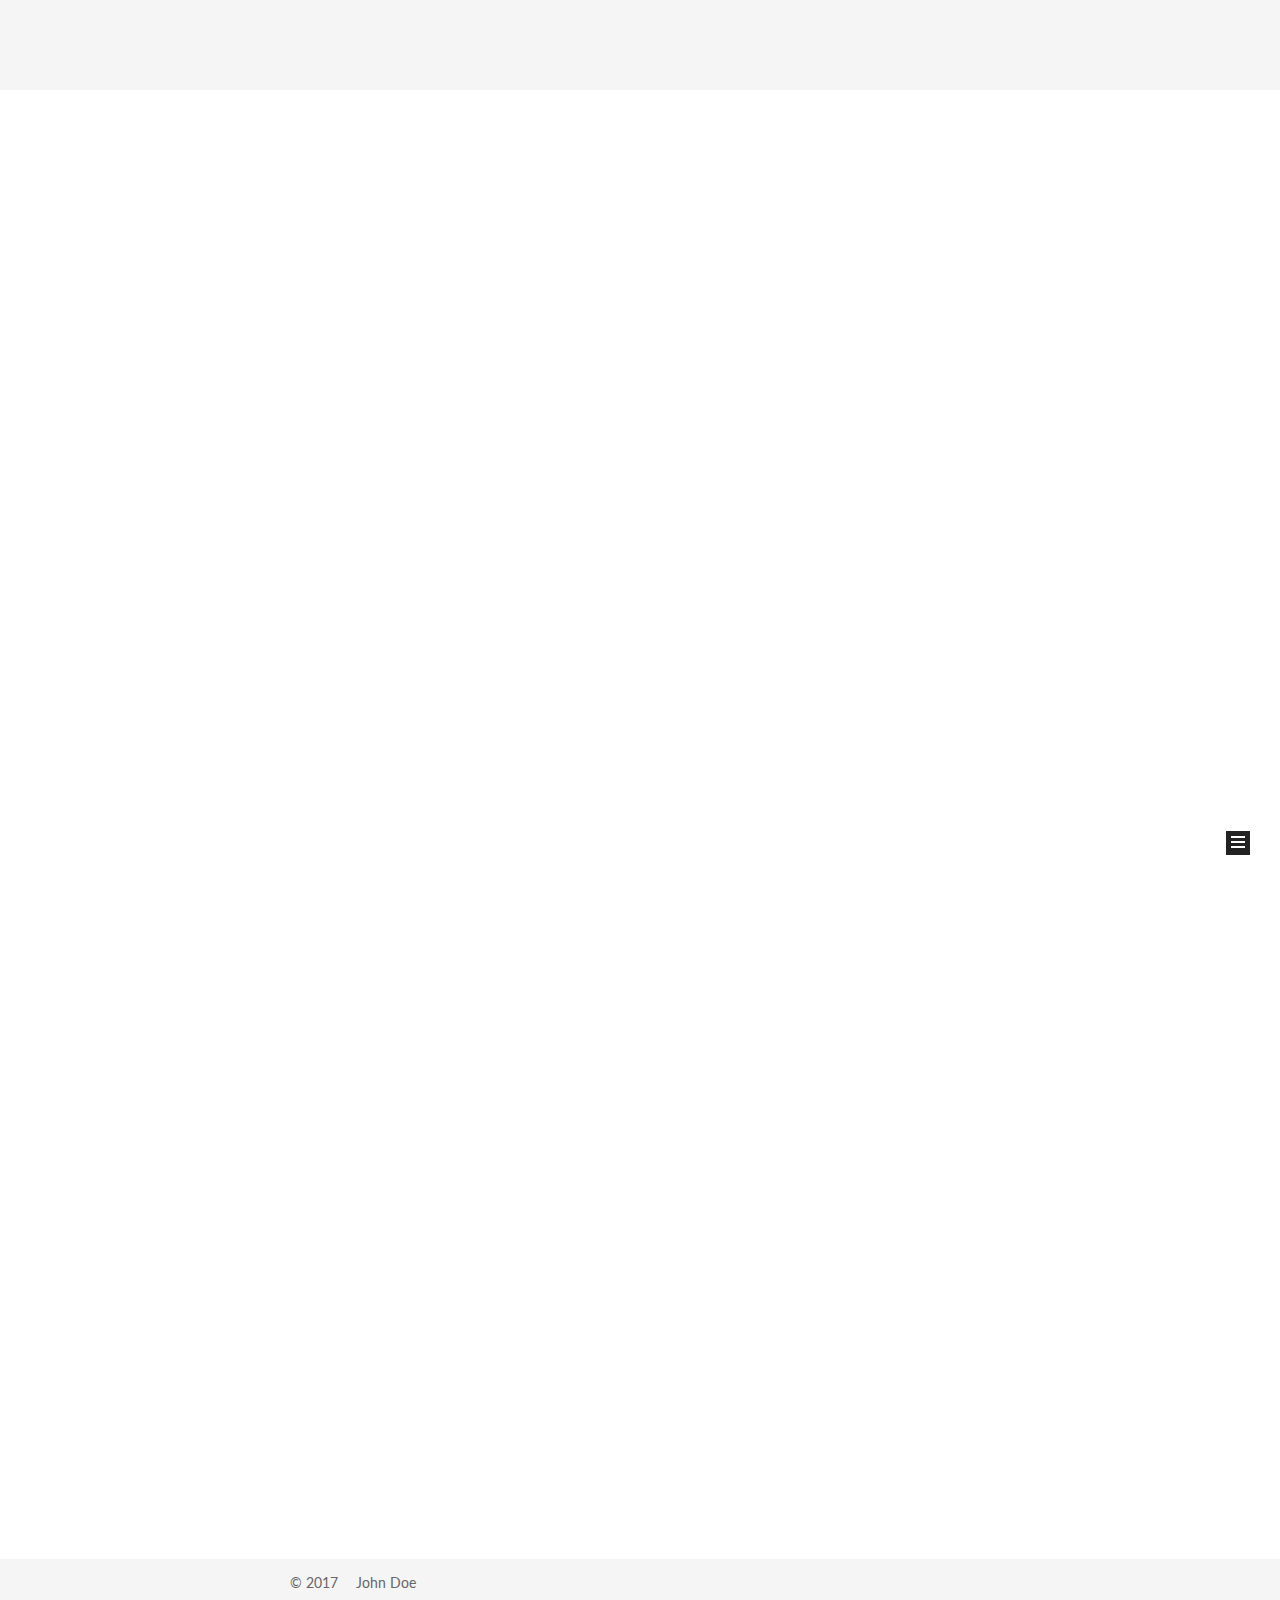
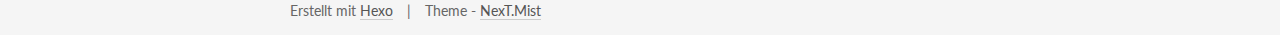
==== commit cbe31f34: "Site updated: 2017-03-18 17:15:39" ====
--- a/index.html
+++ b/index.html
@@ -5,7 +5,7 @@
   
 
 
-<html class="theme-next muse use-motion" lang="">
+<html class="theme-next mist use-motion" lang="">
 <head>
   <meta charset="UTF-8"/>
 <meta http-equiv="X-UA-Compatible" content="IE=edge" />
@@ -100,8 +100,8 @@
   var NexT = window.NexT || {};
   var CONFIG = {
     root: '/',
-    scheme: 'Muse',
-    sidebar: {"position":"left","display":"post","offset":12,"offset_float":0,"b2t":false,"scrollpercent":false},
+    scheme: 'Mist',
+    sidebar: {"position":"right","display":"post","offset":12,"offset_float":0,"b2t":false,"scrollpercent":false},
     fancybox: true,
     motion: true,
     duoshuo: {
@@ -151,7 +151,7 @@
     
   
 
-  <div class="container one-collumn sidebar-position-left 
+  <div class="container one-collumn sidebar-position-right 
    page-home 
  ">
     <div class="headband"></div>
@@ -713,7 +713,7 @@
 <div class="theme-info">
   Theme -
   <a class="theme-link" href="https://github.com/iissnan/hexo-theme-next">
-    NexT.Muse
+    NexT.Mist
   </a>
 </div>
 
--- a/css/main.css
+++ b/css/main.css
@@ -226,51 +226,51 @@
   margin: 20px 0 15px;
 }
 h1 {
+  font-size: 24px;
+}
+@media (max-width: 767px) {
+  h1 {
+    font-size: 20px;
+  }
+}
+h2 {
   font-size: 22px;
 }
 @media (max-width: 767px) {
-  h1 {
+  h2 {
     font-size: 18px;
   }
 }
-h2 {
+h3 {
   font-size: 20px;
 }
 @media (max-width: 767px) {
-  h2 {
+  h3 {
     font-size: 16px;
   }
 }
-h3 {
+h4 {
   font-size: 18px;
 }
 @media (max-width: 767px) {
-  h3 {
+  h4 {
     font-size: 14px;
   }
 }
-h4 {
+h5 {
   font-size: 16px;
 }
 @media (max-width: 767px) {
-  h4 {
+  h5 {
     font-size: 12px;
   }
 }
-h5 {
+h6 {
   font-size: 14px;
 }
 @media (max-width: 767px) {
-  h5 {
+  h6 {
     font-size: 10px;
-  }
-}
-h6 {
-  font-size: 12px;
-}
-@media (max-width: 767px) {
-  h6 {
-    font-size: 8px;
   }
 }
 p {
@@ -968,7 +968,7 @@
 }
 .site-meta {
   margin: 0;
-  text-align: center;
+  text-align: left;
 }
 @media (max-width: 767px) {
   .site-meta {
@@ -979,12 +979,12 @@
   position: relative;
   display: inline-block;
   padding: 0 40px;
-  color: #fff;
+  color: #222;
   background: #222;
   border-bottom: none;
 }
 .brand:hover {
-  color: #fff;
+  color: #222;
 }
 .logo {
   display: inline-block;
@@ -1198,7 +1198,7 @@
 .posts-collapse {
   position: relative;
   z-index: 1010;
-  margin-left: 55px;
+  margin-left: 0;
 }
 .posts-collapse::after {
   content: " ";
@@ -1422,9 +1422,9 @@
   margin-top: 50px;
 }
 .post-button .btn {
-  color: #fff;
+  color: #555;
   font-size: 14px;
-  background: #222;
+  background: transparent;
   border-radius: 0;
   line-height: 2;
   margin: 0 4px 8px 4px;
@@ -1684,7 +1684,7 @@
   width: 4px;
   height: 4px;
   border-radius: 50%;
-  background: #fff71a;
+  background: #c4afd7;
 }
 .links-of-blogroll {
   font-size: 13px;
@@ -2456,78 +2456,319 @@
 .page-post-detail .comments {
   overflow: hidden;
 }
-@media (max-width: 767px) {
-  .header-inner,
-  .container .main-inner,
+h1,
+h2,
+h3,
+h4,
+h5,
+h6 {
+  margin: 20px 0 10px;
+}
+p {
+  margin: 0 0 25px 0;
+}
+a {
+  border-bottom-color: #ccc;
+}
+hr {
+  margin: 20px 0;
+  height: 2px;
+}
+.main-inner {
+  margin-top: 80px;
+}
+.header {
+  background: #f5f5f5;
+}
+.header-inner {
+  padding: 25px 0 20px;
+}
+.header-inner:before,
+.header-inner:after {
+  content: " ";
+  display: table;
+}
+.header-inner:after {
+  clear: both;
+}
+@media (max-width: 767px) {
+  .header-inner {
+    width: auto;
+    margin-bottom: 50px;
+    padding: 10px;
+  }
+}
+.site-meta {
+  float: left;
+  margin-left: -20px;
+  line-height: normal;
+}
+@media (max-width: 767px) {
+  .site-meta {
+    margin-left: 10px;
+  }
+}
+.site-meta .brand {
+  padding: 2px 1px;
+  background: none;
+}
+@media (max-width: 767px) {
+  .site-meta .brand {
+    display: block;
+  }
+}
+.site-meta .logo {
+  display: none;
+}
+.site-meta .site-title {
+  font-size: 22px;
+  font-weight: bolder;
+}
+@media (max-width: 767px) {
+  .site-meta .site-title {
+    line-height: 34px;
+  }
+}
+.logo-line-before,
+.logo-line-after {
+  display: block;
+  overflow: hidden;
+  margin: 0 auto;
+  width: 75%;
+}
+@media (max-width: 767px) {
+  .logo-line-before,
+  .logo-line-after {
+    display: none;
+  }
+}
+.logo-line-before i,
+.logo-line-after i {
+  position: relative;
+  display: block;
+  height: 2px;
+  background: #222;
+}
+@media (max-width: 767px) {
+  .logo-line-before i,
+  .logo-line-after i {
+    height: 3px;
+  }
+}
+.use-motion .logo-line-before i {
+  left: -100%;
+}
+.use-motion .logo-line-after i {
+  right: -100%;
+}
+.site-subtitle {
+  display: none;
+}
+.site-nav-toggle {
+  position: static;
+  float: right;
+}
+.menu {
+  float: right;
+  margin: 8px 0 0 0;
+}
+@media (max-width: 767px) {
+  .menu {
+    margin: 20px 0 0 0;
+    padding: 0;
+  }
+}
+.menu br {
+  display: none;
+}
+.menu .menu-item {
+  margin: 0;
+}
+@media (max-width: 767px) {
+  .menu .menu-item {
+    display: block;
+  }
+}
+.menu .menu-item a {
+  padding: 0 10px;
+  background: none;
+  border: none;
+  border-radius: 2px;
+  transition-property: background;
+}
+@media (max-width: 767px) {
+  .menu .menu-item a {
+    text-align: left;
+  }
+}
+.menu .menu-item a:hover {
+  background: #e1e1e1;
+}
+.menu a::before {
+  display: none;
+}
+@media (max-width: 767px) {
+  .menu a::before {
+    display: block;
+  }
+}
+@media (max-width: 767px) {
+  .menu {
+    float: none;
+  }
+}
+.site-search form {
+  display: none;
+}
+.posts-expand {
+  padding-top: 0;
+}
+.posts-expand .post-title,
+.posts-expand .post-meta {
+  text-align: left;
+}
+@media (max-width: 767px) {
+  .posts-expand .post-title,
+  .posts-expand .post-meta {
+    text-align: center;
+  }
+}
+.posts-expand .post-eof {
+  display: none;
+}
+.posts-expand .post {
+  margin-top: 120px;
+}
+.posts-expand .post:first-child {
+  margin-top: 0;
+}
+.posts-expand .post-meta {
+  margin-top: 5px;
+  margin-bottom: 20px;
+}
+.posts-expand .post-title {
+  position: relative;
+  font-size: 26px;
+  font-weight: 400;
+}
+@media (max-width: 767px) {
+  .posts-expand .post-title {
+    font-size: 20px;
+  }
+}
+@media (min-width: 1600px) {
+  .posts-expand .post-title {
+    font-size: 26px;
+  }
+}
+.posts-expand .post-title:hover:before {
+  background: #222;
+}
+.posts-expand .post-body img {
+  margin: 0;
+}
+.posts-expand .post-tags {
+  text-align: left;
+}
+.posts-expand .post-tags a {
+  padding: 1px 5px;
+  background: #f5f5f5;
+  border-bottom: none;
+}
+.posts-expand .post-tags a:hover {
+  background: #ccc;
+}
+.posts-expand .post-nav {
+  margin-top: 40px;
+}
+.post-button {
+  margin-top: 20px;
+  text-align: left;
+}
+.post-button a {
+  margin: 0 8px 8px 0 !important;
+  padding: 0;
+  font-size: 14px;
+  color: #666;
+  background: none;
+  border: none;
+  border-bottom: 2px solid #666;
+  transition-property: border;
+}
+@media (max-width: 767px) {
+  .post-button a {
+    font-size: 12px;
+  }
+}
+@media (min-width: 1600px) {
+  .post-button a {
+    font-size: 16px;
+  }
+}
+.post-button a:hover {
+  border-bottom-color: #222;
+}
+.links-of-blogroll-inline .links-of-blogroll-item {
+  display: inline-block;
+}
+.btn {
+  padding: 0 10px;
+  border-width: 2px;
+  border-radius: 0;
+}
+.headband {
+  display: none;
+}
+.site-search {
+  position: relative;
+  float: right;
+  margin-top: 5px;
+  padding-top: 3px;
+}
+@media (max-width: 767px) {
+  .site-search {
+    float: none;
+    padding: 0 10px;
+  }
+}
+@media (max-width: 767px) {
+  .container .main-inner {
+    width: auto;
+  }
+}
+.page-post-detail .post-title,
+.page-post-detail .post-meta {
+  text-align: center;
+}
+.page-post-detail .post-title:before {
+  display: none;
+}
+.page-post-detail .post-meta {
+  margin-bottom: 60px;
+}
+.pagination {
+  margin: 120px 0 0;
+  text-align: left;
+}
+@media (max-width: 767px) {
+  .pagination {
+    margin: 80px 10px 0;
+    text-align: center;
+  }
+}
+.footer {
+  margin-top: 80px;
+  padding: 10px 0;
+  background: #f5f5f5;
+  color: #666;
+}
+.footer-inner {
+  margin: 0 auto;
+  text-align: left;
+}
+@media (max-width: 767px) {
   .footer-inner {
     width: auto;
-  }
-}
-embed {
-  display: block;
-  margin: 0px auto 25px auto;
-}
-.custom-logo .site-meta-headline {
-  text-align: center;
-}
-.custom-logo .brand {
-  background: none;
-}
-.custom-logo .site-title {
-  margin: 10px auto 0;
-  font-size: 24px;
-  color: #222;
-}
-.custom-logo .site-title a {
-  border: none;
-}
-.custom-logo-image {
-  margin: 0 auto;
-  padding: 5px;
-  max-width: 150px;
-  background: #fff;
-}
-@media (max-width: 767px) {
-  .site-nav {
-    position: absolute;
-    left: 0;
-    top: 52px;
-    margin: 0;
-    width: 100%;
-    padding: 0;
-    background: #fff;
-    border-bottom: 1px solid #ddd;
-    z-index: 1;
-  }
-}
-@media (max-width: 767px) {
-  .menu {
-    text-align: left;
-  }
-}
-@media (max-width: 767px) {
-  .menu .menu-item {
-    display: block;
-    margin: 0 10px;
-    vertical-align: top;
-  }
-}
-@media (max-width: 767px) {
-  .menu .menu-item br {
-    display: none;
-  }
-}
-@media (max-width: 767px) {
-  .menu .menu-item a {
-    padding: 5px 10px;
-  }
-}
-.menu .menu-item .fa {
-  margin-right: 0;
-}
-.site-search form {
-  display: none;
-}
-.links-of-blogroll-inline .links-of-blogroll-item {
-  display: inline-block;
-}
+    text-align: center;
+  }
+}
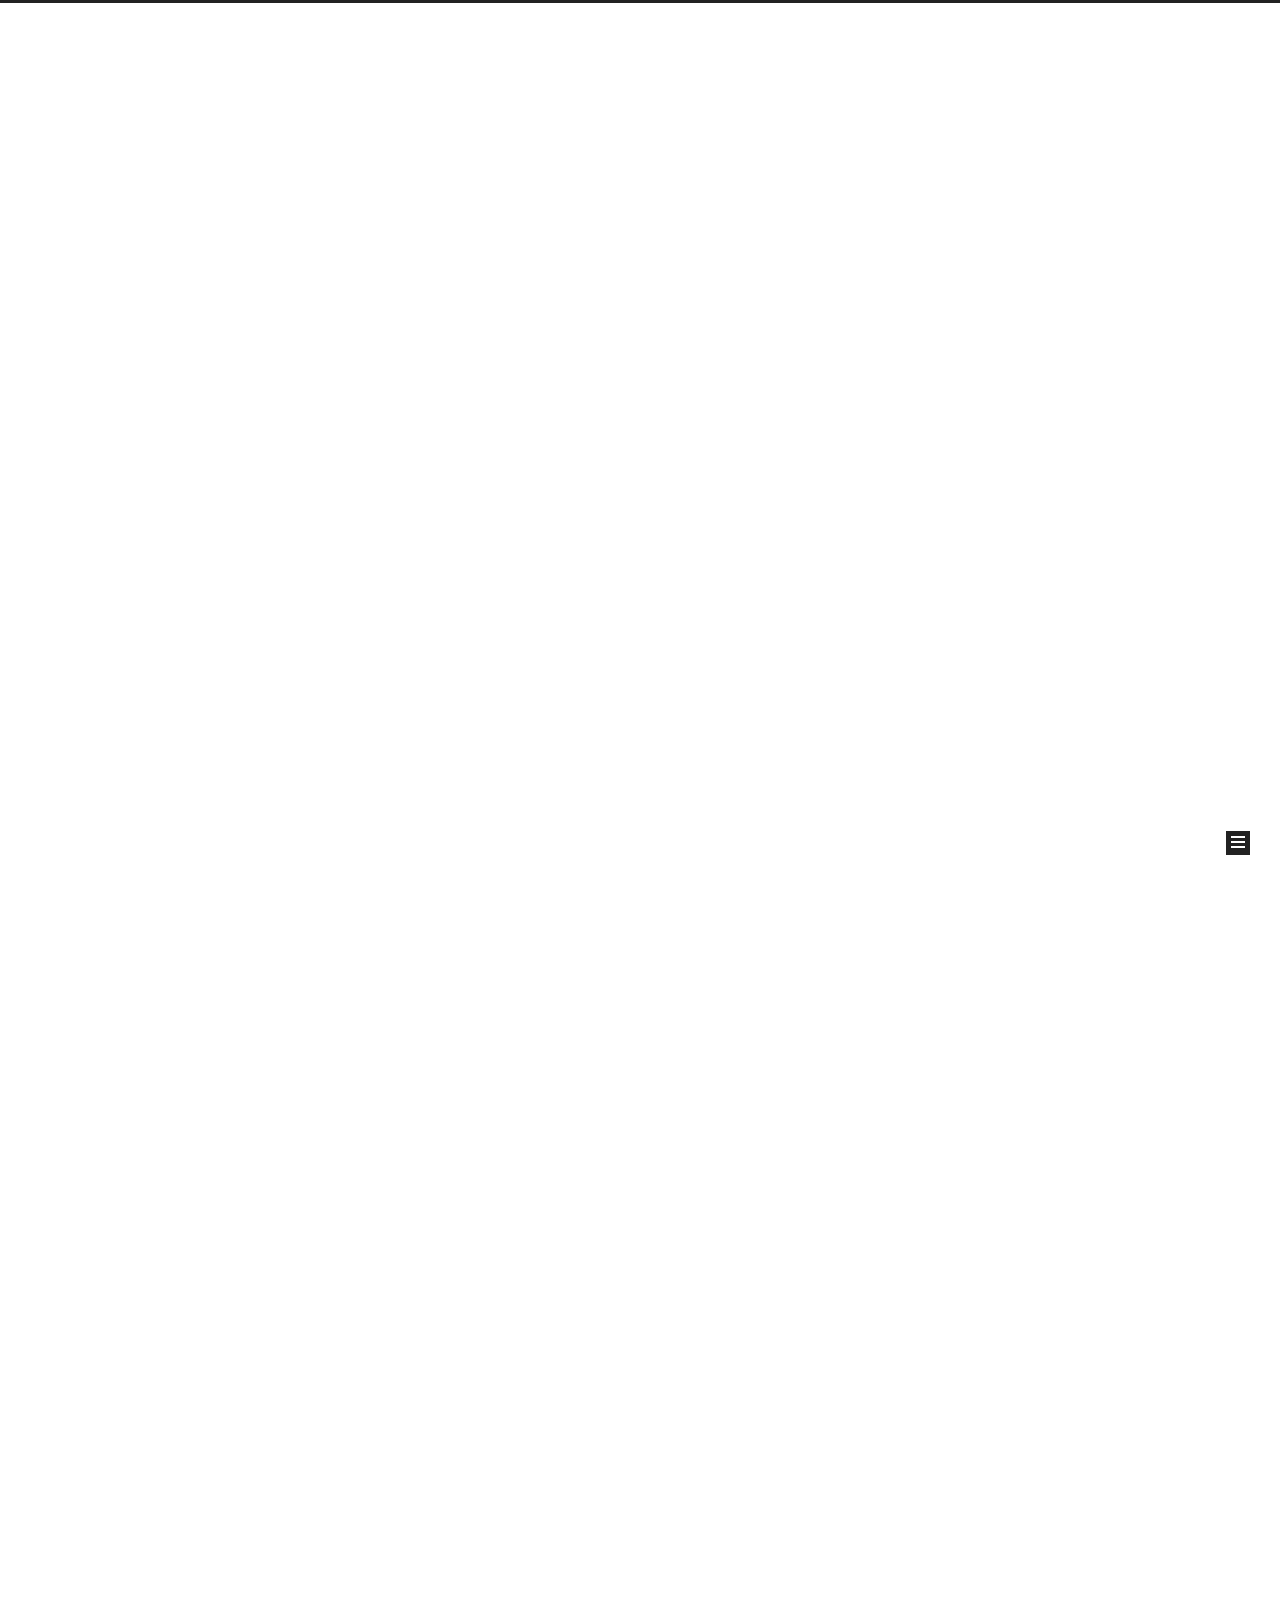
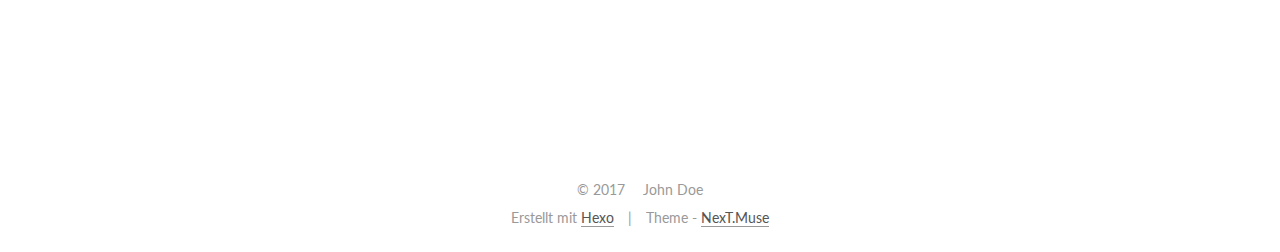
==== commit 47ea025c: "Site updated: 2017-03-18 17:22:49" ====
--- a/index.html
+++ b/index.html
@@ -5,7 +5,7 @@
   
 
 
-<html class="theme-next mist use-motion" lang="">
+<html class="theme-next muse use-motion" lang="">
 <head>
   <meta charset="UTF-8"/>
 <meta http-equiv="X-UA-Compatible" content="IE=edge" />
@@ -100,8 +100,8 @@
   var NexT = window.NexT || {};
   var CONFIG = {
     root: '/',
-    scheme: 'Mist',
-    sidebar: {"position":"right","display":"post","offset":12,"offset_float":0,"b2t":false,"scrollpercent":false},
+    scheme: 'Muse',
+    sidebar: {"position":"left","display":"post","offset":12,"offset_float":0,"b2t":false,"scrollpercent":false},
     fancybox: true,
     motion: true,
     duoshuo: {
@@ -151,7 +151,7 @@
     
   
 
-  <div class="container one-collumn sidebar-position-right 
+  <div class="container one-collumn sidebar-position-left 
    page-home 
  ">
     <div class="headband"></div>
@@ -713,7 +713,7 @@
 <div class="theme-info">
   Theme -
   <a class="theme-link" href="https://github.com/iissnan/hexo-theme-next">
-    NexT.Mist
+    NexT.Muse
   </a>
 </div>
 
--- a/css/main.css
+++ b/css/main.css
@@ -226,51 +226,51 @@
   margin: 20px 0 15px;
 }
 h1 {
-  font-size: 24px;
+  font-size: 22px;
 }
 @media (max-width: 767px) {
   h1 {
-    font-size: 20px;
+    font-size: 18px;
   }
 }
 h2 {
-  font-size: 22px;
+  font-size: 20px;
 }
 @media (max-width: 767px) {
   h2 {
-    font-size: 18px;
+    font-size: 16px;
   }
 }
 h3 {
-  font-size: 20px;
+  font-size: 18px;
 }
 @media (max-width: 767px) {
   h3 {
-    font-size: 16px;
+    font-size: 14px;
   }
 }
 h4 {
-  font-size: 18px;
+  font-size: 16px;
 }
 @media (max-width: 767px) {
   h4 {
-    font-size: 14px;
+    font-size: 12px;
   }
 }
 h5 {
-  font-size: 16px;
+  font-size: 14px;
 }
 @media (max-width: 767px) {
   h5 {
-    font-size: 12px;
+    font-size: 10px;
   }
 }
 h6 {
-  font-size: 14px;
+  font-size: 12px;
 }
 @media (max-width: 767px) {
   h6 {
-    font-size: 10px;
+    font-size: 8px;
   }
 }
 p {
@@ -968,7 +968,7 @@
 }
 .site-meta {
   margin: 0;
-  text-align: left;
+  text-align: center;
 }
 @media (max-width: 767px) {
   .site-meta {
@@ -979,12 +979,12 @@
   position: relative;
   display: inline-block;
   padding: 0 40px;
-  color: #222;
+  color: #fff;
   background: #222;
   border-bottom: none;
 }
 .brand:hover {
-  color: #222;
+  color: #fff;
 }
 .logo {
   display: inline-block;
@@ -1198,7 +1198,7 @@
 .posts-collapse {
   position: relative;
   z-index: 1010;
-  margin-left: 0;
+  margin-left: 55px;
 }
 .posts-collapse::after {
   content: " ";
@@ -1422,9 +1422,9 @@
   margin-top: 50px;
 }
 .post-button .btn {
-  color: #555;
+  color: #fff;
   font-size: 14px;
-  background: transparent;
+  background: #222;
   border-radius: 0;
   line-height: 2;
   margin: 0 4px 8px 4px;
@@ -1684,7 +1684,7 @@
   width: 4px;
   height: 4px;
   border-radius: 50%;
-  background: #c4afd7;
+  background: #ff5bff;
 }
 .links-of-blogroll {
   font-size: 13px;
@@ -2456,319 +2456,78 @@
 .page-post-detail .comments {
   overflow: hidden;
 }
-h1,
-h2,
-h3,
-h4,
-h5,
-h6 {
-  margin: 20px 0 10px;
-}
-p {
-  margin: 0 0 25px 0;
-}
-a {
-  border-bottom-color: #ccc;
-}
-hr {
-  margin: 20px 0;
-  height: 2px;
-}
-.main-inner {
-  margin-top: 80px;
-}
-.header {
-  background: #f5f5f5;
-}
-.header-inner {
-  padding: 25px 0 20px;
-}
-.header-inner:before,
-.header-inner:after {
-  content: " ";
-  display: table;
-}
-.header-inner:after {
-  clear: both;
-}
-@media (max-width: 767px) {
-  .header-inner {
+@media (max-width: 767px) {
+  .header-inner,
+  .container .main-inner,
+  .footer-inner {
     width: auto;
-    margin-bottom: 50px;
-    padding: 10px;
-  }
-}
-.site-meta {
-  float: left;
-  margin-left: -20px;
-  line-height: normal;
-}
-@media (max-width: 767px) {
-  .site-meta {
-    margin-left: 10px;
-  }
-}
-.site-meta .brand {
-  padding: 2px 1px;
+  }
+}
+embed {
+  display: block;
+  margin: 0px auto 25px auto;
+}
+.custom-logo .site-meta-headline {
+  text-align: center;
+}
+.custom-logo .brand {
   background: none;
 }
-@media (max-width: 767px) {
-  .site-meta .brand {
-    display: block;
-  }
-}
-.site-meta .logo {
-  display: none;
-}
-.site-meta .site-title {
-  font-size: 22px;
-  font-weight: bolder;
-}
-@media (max-width: 767px) {
-  .site-meta .site-title {
-    line-height: 34px;
-  }
-}
-.logo-line-before,
-.logo-line-after {
-  display: block;
-  overflow: hidden;
+.custom-logo .site-title {
+  margin: 10px auto 0;
+  font-size: 24px;
+  color: #222;
+}
+.custom-logo .site-title a {
+  border: none;
+}
+.custom-logo-image {
   margin: 0 auto;
-  width: 75%;
-}
-@media (max-width: 767px) {
-  .logo-line-before,
-  .logo-line-after {
-    display: none;
-  }
-}
-.logo-line-before i,
-.logo-line-after i {
-  position: relative;
-  display: block;
-  height: 2px;
-  background: #222;
-}
-@media (max-width: 767px) {
-  .logo-line-before i,
-  .logo-line-after i {
-    height: 3px;
-  }
-}
-.use-motion .logo-line-before i {
-  left: -100%;
-}
-.use-motion .logo-line-after i {
-  right: -100%;
-}
-.site-subtitle {
-  display: none;
-}
-.site-nav-toggle {
-  position: static;
-  float: right;
-}
-.menu {
-  float: right;
-  margin: 8px 0 0 0;
+  padding: 5px;
+  max-width: 150px;
+  background: #fff;
+}
+@media (max-width: 767px) {
+  .site-nav {
+    position: absolute;
+    left: 0;
+    top: 52px;
+    margin: 0;
+    width: 100%;
+    padding: 0;
+    background: #fff;
+    border-bottom: 1px solid #ddd;
+    z-index: 1;
+  }
 }
 @media (max-width: 767px) {
   .menu {
-    margin: 20px 0 0 0;
-    padding: 0;
-  }
-}
-.menu br {
-  display: none;
-}
-.menu .menu-item {
-  margin: 0;
+    text-align: left;
+  }
 }
 @media (max-width: 767px) {
   .menu .menu-item {
     display: block;
-  }
-}
-.menu .menu-item a {
-  padding: 0 10px;
-  background: none;
-  border: none;
-  border-radius: 2px;
-  transition-property: background;
+    margin: 0 10px;
+    vertical-align: top;
+  }
+}
+@media (max-width: 767px) {
+  .menu .menu-item br {
+    display: none;
+  }
 }
 @media (max-width: 767px) {
   .menu .menu-item a {
-    text-align: left;
-  }
-}
-.menu .menu-item a:hover {
-  background: #e1e1e1;
-}
-.menu a::before {
-  display: none;
-}
-@media (max-width: 767px) {
-  .menu a::before {
-    display: block;
-  }
-}
-@media (max-width: 767px) {
-  .menu {
-    float: none;
-  }
+    padding: 5px 10px;
+  }
+}
+.menu .menu-item .fa {
+  margin-right: 0;
 }
 .site-search form {
   display: none;
 }
-.posts-expand {
-  padding-top: 0;
-}
-.posts-expand .post-title,
-.posts-expand .post-meta {
-  text-align: left;
-}
-@media (max-width: 767px) {
-  .posts-expand .post-title,
-  .posts-expand .post-meta {
-    text-align: center;
-  }
-}
-.posts-expand .post-eof {
-  display: none;
-}
-.posts-expand .post {
-  margin-top: 120px;
-}
-.posts-expand .post:first-child {
-  margin-top: 0;
-}
-.posts-expand .post-meta {
-  margin-top: 5px;
-  margin-bottom: 20px;
-}
-.posts-expand .post-title {
-  position: relative;
-  font-size: 26px;
-  font-weight: 400;
-}
-@media (max-width: 767px) {
-  .posts-expand .post-title {
-    font-size: 20px;
-  }
-}
-@media (min-width: 1600px) {
-  .posts-expand .post-title {
-    font-size: 26px;
-  }
-}
-.posts-expand .post-title:hover:before {
-  background: #222;
-}
-.posts-expand .post-body img {
-  margin: 0;
-}
-.posts-expand .post-tags {
-  text-align: left;
-}
-.posts-expand .post-tags a {
-  padding: 1px 5px;
-  background: #f5f5f5;
-  border-bottom: none;
-}
-.posts-expand .post-tags a:hover {
-  background: #ccc;
-}
-.posts-expand .post-nav {
-  margin-top: 40px;
-}
-.post-button {
-  margin-top: 20px;
-  text-align: left;
-}
-.post-button a {
-  margin: 0 8px 8px 0 !important;
-  padding: 0;
-  font-size: 14px;
-  color: #666;
-  background: none;
-  border: none;
-  border-bottom: 2px solid #666;
-  transition-property: border;
-}
-@media (max-width: 767px) {
-  .post-button a {
-    font-size: 12px;
-  }
-}
-@media (min-width: 1600px) {
-  .post-button a {
-    font-size: 16px;
-  }
-}
-.post-button a:hover {
-  border-bottom-color: #222;
-}
 .links-of-blogroll-inline .links-of-blogroll-item {
   display: inline-block;
 }
-.btn {
-  padding: 0 10px;
-  border-width: 2px;
-  border-radius: 0;
-}
-.headband {
-  display: none;
-}
-.site-search {
-  position: relative;
-  float: right;
-  margin-top: 5px;
-  padding-top: 3px;
-}
-@media (max-width: 767px) {
-  .site-search {
-    float: none;
-    padding: 0 10px;
-  }
-}
-@media (max-width: 767px) {
-  .container .main-inner {
-    width: auto;
-  }
-}
-.page-post-detail .post-title,
-.page-post-detail .post-meta {
-  text-align: center;
-}
-.page-post-detail .post-title:before {
-  display: none;
-}
-.page-post-detail .post-meta {
-  margin-bottom: 60px;
-}
-.pagination {
-  margin: 120px 0 0;
-  text-align: left;
-}
-@media (max-width: 767px) {
-  .pagination {
-    margin: 80px 10px 0;
-    text-align: center;
-  }
-}
-.footer {
-  margin-top: 80px;
-  padding: 10px 0;
-  background: #f5f5f5;
-  color: #666;
-}
-.footer-inner {
-  margin: 0 auto;
-  text-align: left;
-}
-@media (max-width: 767px) {
-  .footer-inner {
-    width: auto;
-    text-align: center;
-  }
-}
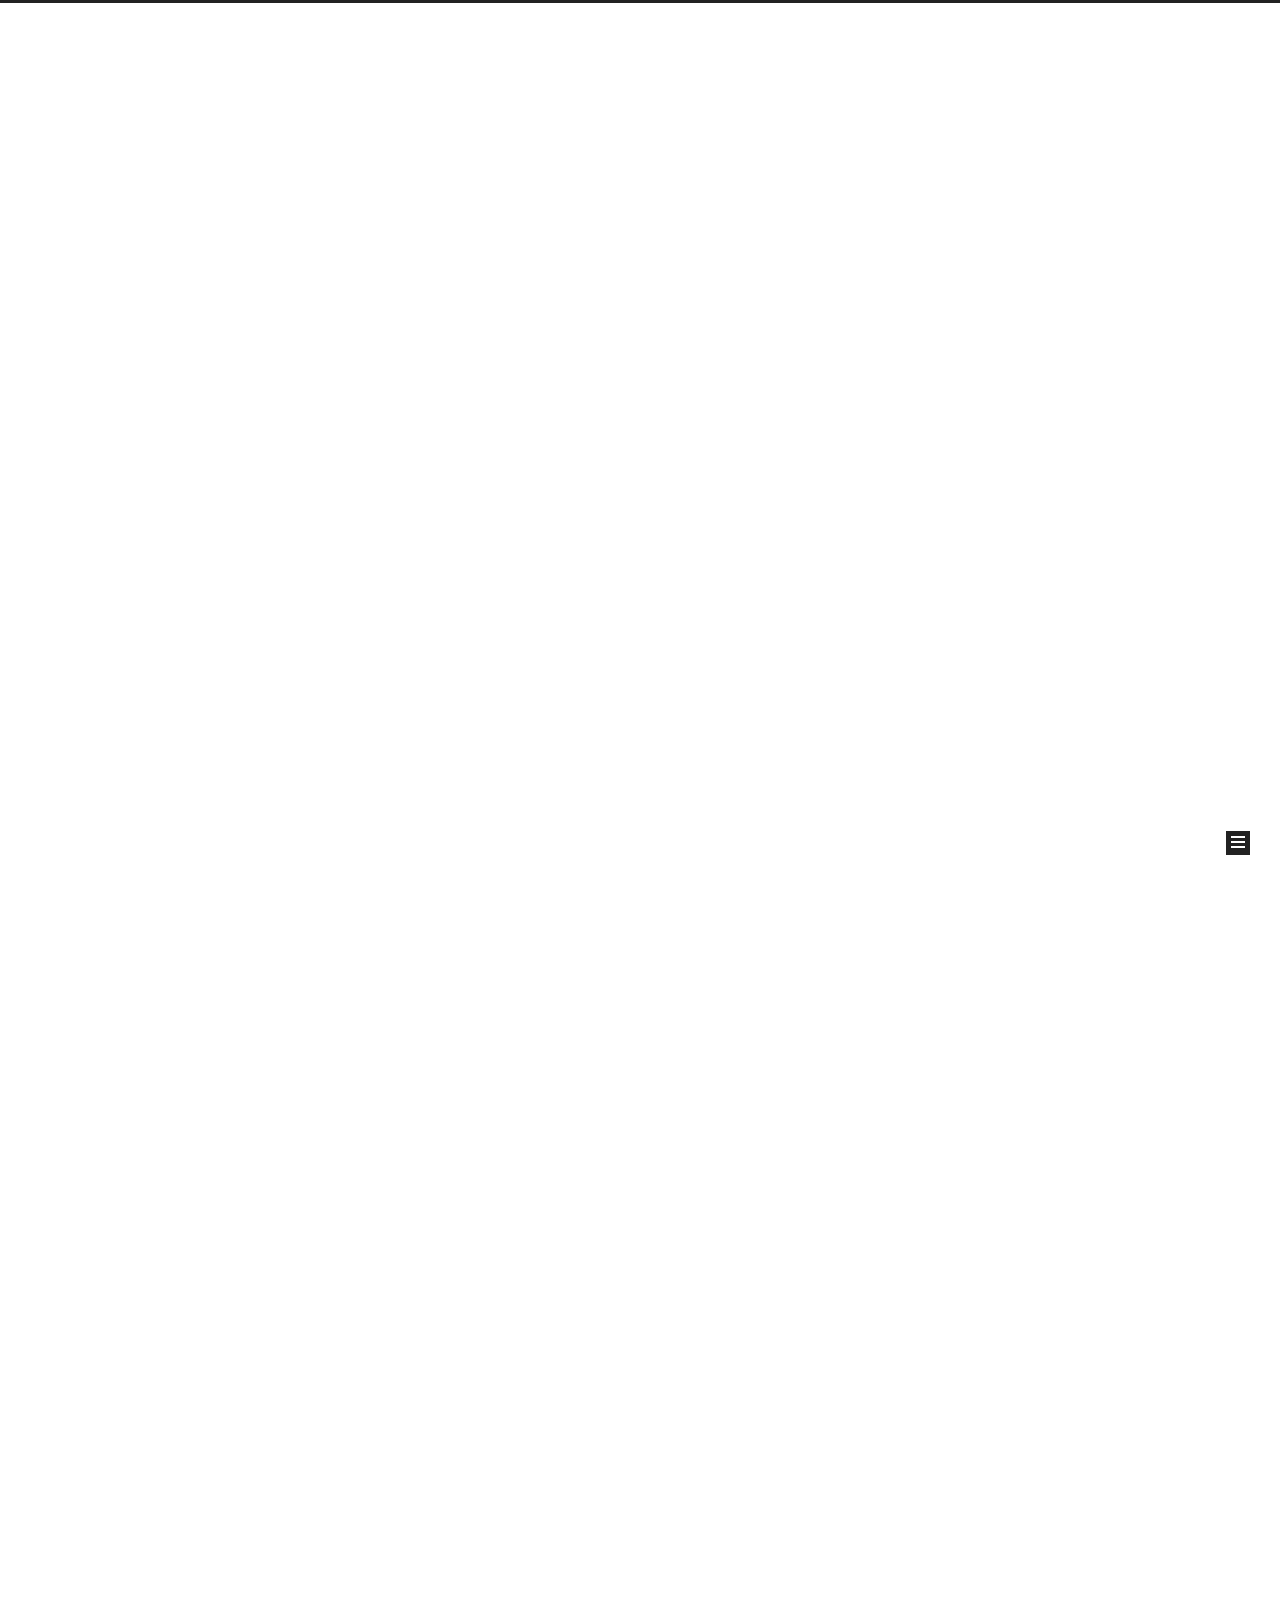
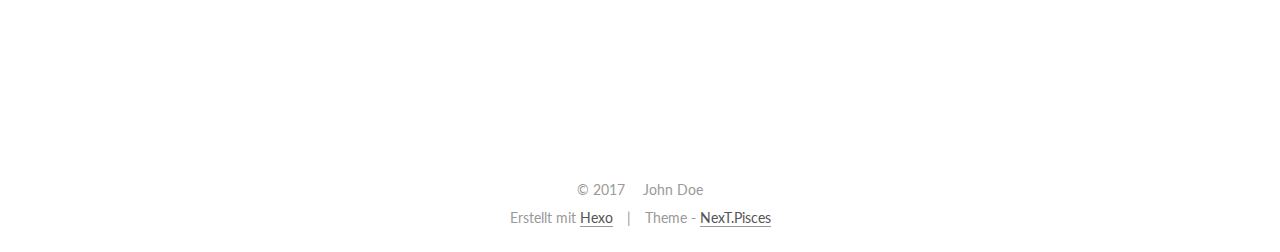
==== commit df808fd9: "Site updated: 2017-03-18 17:40:57" ====
--- a/index.html
+++ b/index.html
@@ -5,7 +5,7 @@
   
 
 
-<html class="theme-next muse use-motion" lang="">
+<html class="theme-next pisces use-motion" lang="">
 <head>
   <meta charset="UTF-8"/>
 <meta http-equiv="X-UA-Compatible" content="IE=edge" />
@@ -100,8 +100,8 @@
   var NexT = window.NexT || {};
   var CONFIG = {
     root: '/',
-    scheme: 'Muse',
-    sidebar: {"position":"left","display":"post","offset":12,"offset_float":0,"b2t":false,"scrollpercent":false},
+    scheme: 'Pisces',
+    sidebar: {"position":"right","display":"post","offset":12,"offset_float":0,"b2t":false,"scrollpercent":false},
     fancybox: true,
     motion: true,
     duoshuo: {
@@ -151,7 +151,7 @@
     
   
 
-  <div class="container one-collumn sidebar-position-left 
+  <div class="container one-collumn sidebar-position-right 
    page-home 
  ">
     <div class="headband"></div>
@@ -713,7 +713,7 @@
 <div class="theme-info">
   Theme -
   <a class="theme-link" href="https://github.com/iissnan/hexo-theme-next">
-    NexT.Muse
+    NexT.Pisces
   </a>
 </div>
 
@@ -785,6 +785,13 @@
   
   
 
+
+  <script type="text/javascript" src="/js/src/affix.js?v=5.1.0"></script>
+
+  <script type="text/javascript" src="/js/src/schemes/pisces.js?v=5.1.0"></script>
+
+
+
   
 
   
--- a/css/main.css
+++ b/css/main.css
@@ -1684,7 +1684,7 @@
   width: 4px;
   height: 4px;
   border-radius: 50%;
-  background: #ff5bff;
+  background: #ffff8c;
 }
 .links-of-blogroll {
   font-size: 13px;
